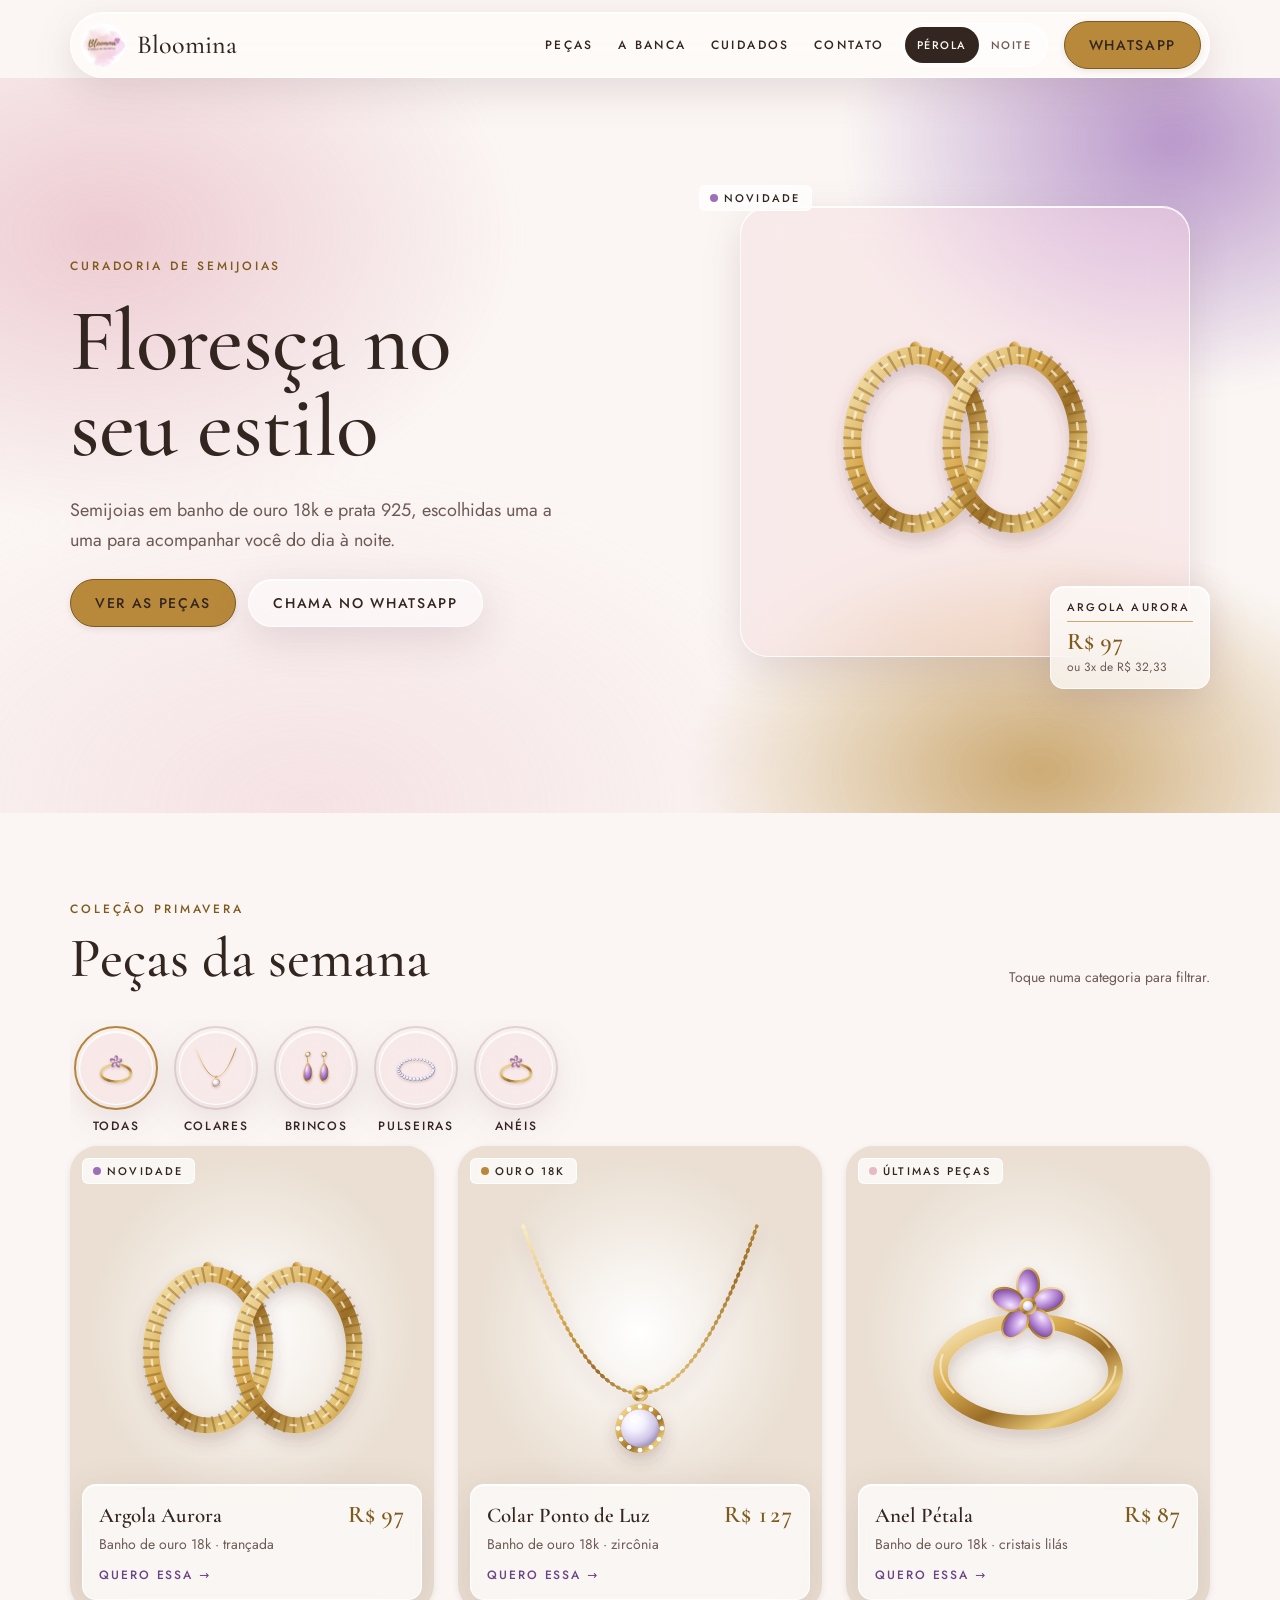
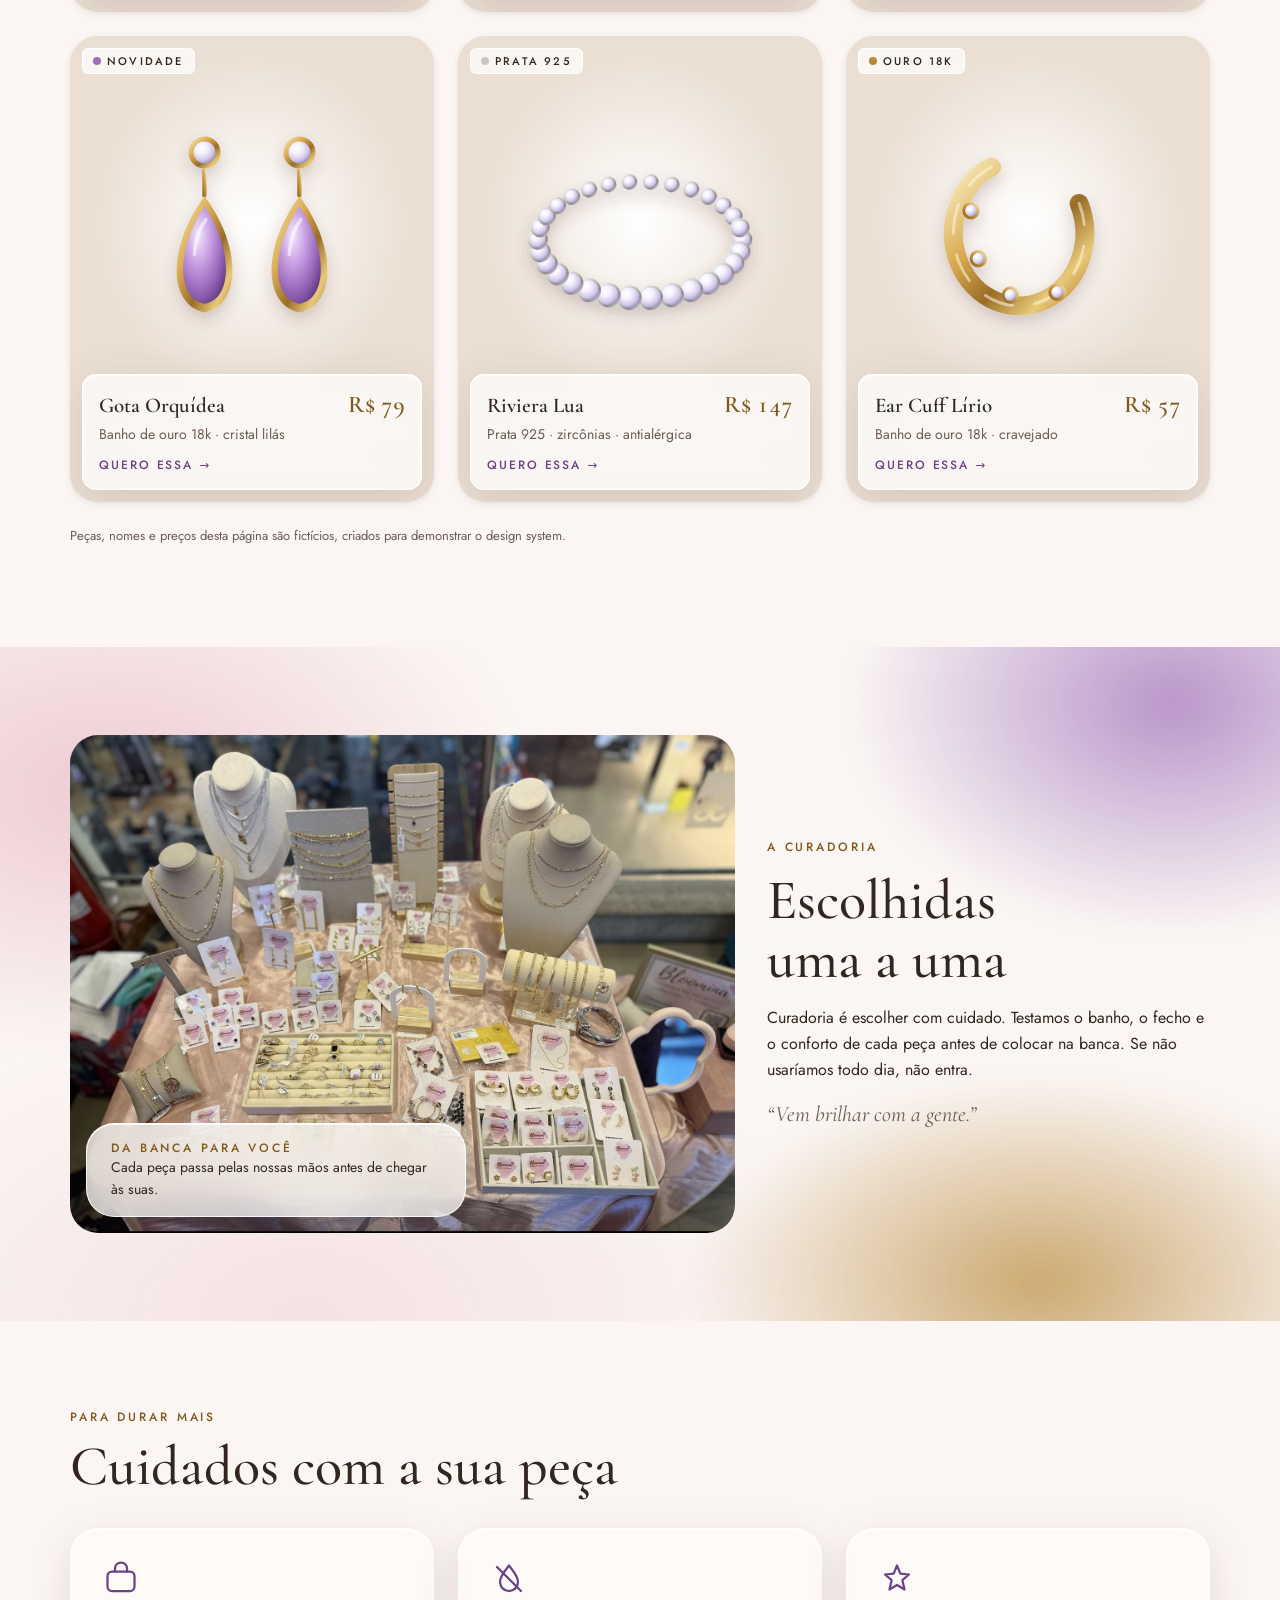
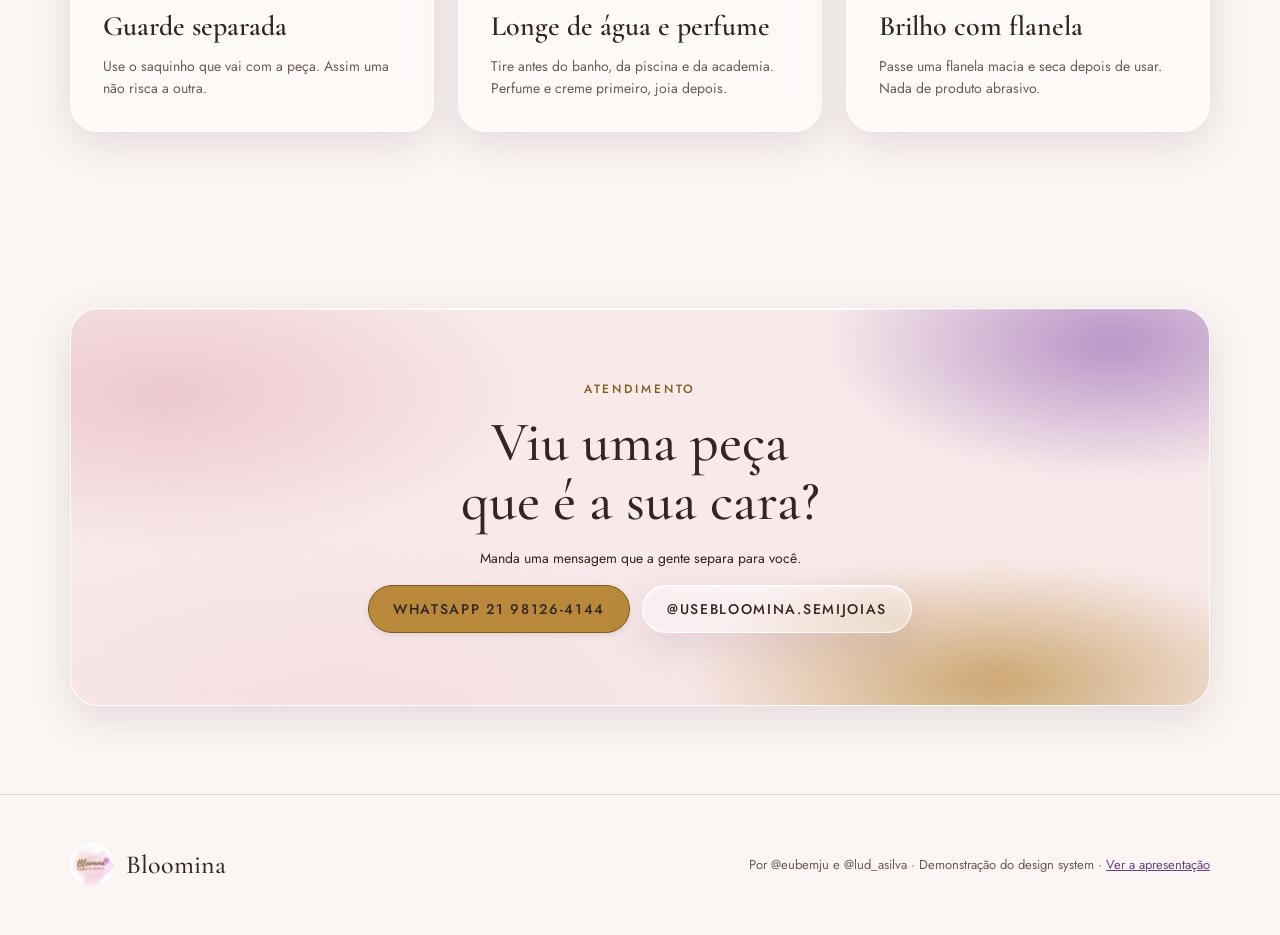
==== index.html @ bbebd458 "Bloomina design system: site, apresentação e PDF Co-Authored-By: Claude Opus 5.5 <noreply@anthropic." ====
<!doctype html>
<html lang="pt-BR">
<head>
<meta charset="utf-8">
<meta name="viewport" content="width=device-width, initial-scale=1, viewport-fit=cover">
<title>Bloomina Semijoias</title>
<meta name="description" content="Bloomina, curadoria de semijoias. Floresça no seu estilo. Página demonstrativa do design system com peças fictícias.">
<link rel="icon" href="assets/logo-avatar.png">
<link rel="stylesheet" href="assets/bloomina.css">
<style>
  .wrap { max-width: 1180px; margin: 0 auto; padding-inline: max(20px, env(safe-area-inset-left, 0px)) max(20px, env(safe-area-inset-right, 0px)); }

  /* topo */
  .top { position: sticky; top: 0; z-index: 20; padding-top: env(safe-area-inset-top, 0px); }
  .top__bar { display: flex; align-items: center; gap: var(--space-4); margin-top: var(--space-3); padding: 8px 8px 8px 10px; border-radius: var(--radius-pill); }
  .brand { display: flex; align-items: center; gap: var(--space-3); text-decoration: none; color: var(--ink); }
  .brand img { width: 44px; height: 44px; border-radius: 50%; }
  .brand span { font: 500 26px/1 var(--font-display); }
  .nav { display: flex; gap: var(--space-6); margin-left: auto; }
  .nav a { color: var(--ink); text-decoration: none; font: 500 12px/16px var(--font-sans); letter-spacing: .2em; text-transform: uppercase; }
  .nav a:hover { color: var(--gold-ink); }
  .theme { display: inline-flex; padding: 3px; border-radius: var(--radius-pill); background: var(--glass-fill); border: 1px solid var(--glass-stroke); }
  .theme button { font: 500 11px/16px var(--font-sans); letter-spacing: .14em; text-transform: uppercase; border: 0; background: transparent; color: var(--ink-muted); padding: 8px 12px; border-radius: var(--radius-pill); cursor: pointer; min-height: 36px; }
  .theme button[aria-pressed="true"] { background: var(--ink); color: var(--pearl); }
  @media (max-width: 860px) { .nav { display: none; } .theme { margin-left: auto; } .top__wa { display: none; } }

  /* hero */
  .hero { padding-block: clamp(48px, 8vw, 96px) clamp(56px, 8vw, 112px); }
  .hero__grid { display: grid; grid-template-columns: 1.05fr .95fr; gap: clamp(32px, 5vw, 72px); align-items: center; }
  .hero__copy { display: grid; gap: var(--space-6); min-width: 0; }
  .hero__copy p.lead { font-size: 18px; line-height: 30px; color: var(--ink-muted); max-width: 46ch; margin: 0; }
  .hero__ctas { display: flex; flex-wrap: wrap; gap: var(--space-3); }
  .hero__stage { position: relative; aspect-ratio: 1 / 1.05; }
  .hero__pane { position: absolute; inset: 6% 4% 10% 8%; display: grid; place-items: center; padding: 12%; }
  .hero__pane img { width: 100%; animation: float 7s ease-in-out infinite; }
  .hero__tag { position: absolute; right: 0; bottom: 4%; }
  .hero__badge { position: absolute; left: 0; top: 2%; }
  @keyframes float { 50% { transform: translateY(-10px) rotate(-1.5deg); } }
  @media (max-width: 860px) { .hero__grid { grid-template-columns: 1fr; } .hero__stage { max-width: 460px; width: 100%; justify-self: center; } }

  /* destaques */
  section { padding-block: clamp(48px, 7vw, 88px); }
  .head { display: flex; flex-wrap: wrap; align-items: end; justify-content: space-between; gap: var(--space-6); margin-bottom: var(--space-8); }
  .head > div { display: grid; gap: var(--space-3); }
  .chips { display: flex; gap: var(--space-4); overflow-x: auto; padding: 6px 4px 12px; scrollbar-width: none; }
  .chip { flex: 0 0 auto; display: grid; justify-items: center; gap: var(--space-2); background: none; border: 0; cursor: pointer; color: var(--ink); font: 500 12px/16px var(--font-sans); letter-spacing: .14em; text-transform: uppercase; padding: 0; }
  .chip__ring { width: 84px; height: 84px; border-radius: 50%; display: grid; place-items: center; padding: 3px; border: 2px solid var(--line); transition: border-color .2s; }
  .chip__in { width: 100%; height: 100%; border-radius: 50%; display: grid; place-items: center; overflow: hidden; }
  .chip__in img { width: 70%; }
  .chip[aria-pressed="true"] .chip__ring { border-color: var(--gold); }
  .grid { display: grid; grid-template-columns: repeat(3, minmax(0, 1fr)); gap: var(--space-6); }
  @media (max-width: 900px) { .grid { grid-template-columns: repeat(2, minmax(0, 1fr)); } }
  @media (max-width: 560px) { .grid { grid-template-columns: 1fr; } }
  .bl-card[hidden] { display: none; }
  .bl-card__cta { margin-top: var(--space-2); font: 500 12px/16px var(--font-sans); letter-spacing: .16em; text-transform: uppercase; color: var(--orchid-ink); text-decoration: none; }

  /* banca */
  .banca { display: grid; grid-template-columns: 1.2fr .8fr; gap: var(--space-8); align-items: center; }
  .banca__photo { position: relative; border-radius: var(--radius-lg); overflow: hidden; }
  .banca__photo img { width: 100%; aspect-ratio: 4 / 3; object-fit: cover; }
  .banca__cap { position: absolute; left: var(--space-4); bottom: var(--space-4); right: var(--space-4); padding: var(--space-4) var(--space-6); max-width: 380px; }
  .banca__copy { display: grid; gap: var(--space-4); }
  @media (max-width: 860px) { .banca { grid-template-columns: 1fr; } }

  /* cuidados */
  .care { display: grid; grid-template-columns: repeat(3, minmax(0, 1fr)); gap: var(--space-6); }
  .care article { padding: var(--space-8); display: grid; gap: var(--space-3); align-content: start; }
  .care svg { width: 36px; height: 36px; stroke: var(--orchid-ink); }
  @media (max-width: 860px) { .care { grid-template-columns: 1fr; } }

  /* contato */
  .cta { text-align: center; padding: clamp(40px, 6vw, 72px) var(--space-6); display: grid; gap: var(--space-4); justify-items: center; }
  .cta .bl-display-l { max-width: 18ch; }
  .contacts { display: flex; flex-wrap: wrap; justify-content: center; gap: var(--space-3); }
  footer { padding-block: var(--space-12) calc(var(--space-12) + env(safe-area-inset-bottom, 0px)); border-top: 1px solid var(--line); }
  footer .wrap { display: flex; flex-wrap: wrap; gap: var(--space-4); justify-content: space-between; align-items: center; }
  .demo-note { font: 400 13px/20px var(--font-sans); color: var(--ink-muted); }
</style>
</head>
<body>

<header class="top">
  <div class="wrap">
    <div class="top__bar bl-glass">
      <a class="brand" href="#inicio" aria-label="Bloomina, início"><img src="assets/logo-avatar.png" alt=""><span>Bloomina</span></a>
      <nav class="nav" aria-label="Seções">
        <a href="#pecas">Peças</a><a href="#banca">A banca</a><a href="#cuidados">Cuidados</a><a href="#contato">Contato</a>
      </nav>
      <div class="theme" role="group" aria-label="Tema">
        <button type="button" data-set-theme="light" aria-pressed="false">Pérola</button>
        <button type="button" data-set-theme="dark" aria-pressed="false">Noite</button>
      </div>
      <a class="bl-btn bl-btn--gold top__wa" href="https://wa.me/5521981264144" target="_blank" rel="noopener">WhatsApp</a>
    </div>
  </div>
</header>

<main id="inicio">
  <div class="hero bl-aura">
    <div class="wrap hero__grid">
      <div class="hero__copy">
        <p class="bl-eyebrow">Curadoria de semijoias</p>
        <h1 class="bl-display-xl">Floresça no seu estilo</h1>
        <p class="lead">Semijoias em banho de ouro 18k e prata 925, escolhidas uma a uma para acompanhar você do dia à noite.</p>
        <div class="hero__ctas">
          <a class="bl-btn bl-btn--gold" href="#pecas">Ver as peças</a>
          <a class="bl-btn bl-btn--glass" href="https://wa.me/5521981264144" target="_blank" rel="noopener">Chama no WhatsApp</a>
        </div>
      </div>
      <div class="hero__stage" aria-label="Peça em destaque: argolas Aurora">
        <div class="hero__pane bl-glass bl-glass--blush"><img src="assets/pecas/argola-aurora.svg" alt="Argolas trançadas douradas"></div>
        <span class="hero__badge bl-badge bl-badge--orchid">Novidade</span>
        <div class="hero__tag bl-tag">
          <span class="bl-tag__name">Argola Aurora</span><span class="bl-tag__rule" aria-hidden="true"></span>
          <span class="bl-price">R$ 97</span><span class="bl-tag__inst">ou 3x de R$ 32,33</span>
        </div>
      </div>
    </div>
  </div>

  <section id="pecas">
    <div class="wrap">
      <div class="head">
        <div>
          <p class="bl-eyebrow">Coleção Primavera</p>
          <h2 class="bl-display-l">Peças da semana</h2>
        </div>
        <p class="bl-body-s">Toque numa categoria para filtrar.</p>
      </div>
      <div class="chips" role="group" aria-label="Categorias">
        <button class="chip" type="button" data-filter="todas" aria-pressed="true"><span class="chip__ring"><span class="chip__in bl-glass bl-glass--blush"><img src="assets/pecas/anel-petala.svg" alt=""></span></span>Todas</button>
        <button class="chip" type="button" data-filter="colares" aria-pressed="false"><span class="chip__ring"><span class="chip__in bl-glass bl-glass--blush"><img src="assets/pecas/colar-ponto-de-luz.svg" alt=""></span></span>Colares</button>
        <button class="chip" type="button" data-filter="brincos" aria-pressed="false"><span class="chip__ring"><span class="chip__in bl-glass bl-glass--blush"><img src="assets/pecas/brinco-gota-orquidea.svg" alt=""></span></span>Brincos</button>
        <button class="chip" type="button" data-filter="pulseiras" aria-pressed="false"><span class="chip__ring"><span class="chip__in bl-glass bl-glass--blush"><img src="assets/pecas/pulseira-riviera.svg" alt=""></span></span>Pulseiras</button>
        <button class="chip" type="button" data-filter="aneis" aria-pressed="false"><span class="chip__ring"><span class="chip__in bl-glass bl-glass--blush"><img src="assets/pecas/anel-petala.svg" alt=""></span></span>Anéis</button>
      </div>
      <div class="grid" id="grid">
        <article class="bl-card" data-cat="brincos">
          <div class="bl-card__art"><img src="assets/pecas/argola-aurora.svg" alt="Argolas trançadas douradas"></div>
          <span class="bl-card__badge bl-badge bl-badge--orchid">Novidade</span>
          <div class="bl-card__info"><div class="bl-card__row"><h3 class="bl-card__name">Argola Aurora</h3><span class="bl-price">R$ 97</span></div><p class="bl-body-s">Banho de ouro 18k · trançada</p><a class="bl-card__cta" href="https://wa.me/5521981264144?text=Oi!%20Quero%20a%20Argola%20Aurora" target="_blank" rel="noopener">Quero essa →</a></div>
        </article>
        <article class="bl-card" data-cat="colares">
          <div class="bl-card__art"><img src="assets/pecas/colar-ponto-de-luz.svg" alt="Colar dourado com pingente de zircônia"></div>
          <span class="bl-card__badge bl-badge bl-badge--gold">Ouro 18k</span>
          <div class="bl-card__info"><div class="bl-card__row"><h3 class="bl-card__name">Colar Ponto de Luz</h3><span class="bl-price">R$ 127</span></div><p class="bl-body-s">Banho de ouro 18k · zircônia</p><a class="bl-card__cta" href="https://wa.me/5521981264144?text=Oi!%20Quero%20o%20Colar%20Ponto%20de%20Luz" target="_blank" rel="noopener">Quero essa →</a></div>
        </article>
        <article class="bl-card" data-cat="aneis">
          <div class="bl-card__art"><img src="assets/pecas/anel-petala.svg" alt="Anel dourado com flor de pedras lilás"></div>
          <span class="bl-card__badge bl-badge bl-badge--blush">Últimas peças</span>
          <div class="bl-card__info"><div class="bl-card__row"><h3 class="bl-card__name">Anel Pétala</h3><span class="bl-price">R$ 87</span></div><p class="bl-body-s">Banho de ouro 18k · cristais lilás</p><a class="bl-card__cta" href="https://wa.me/5521981264144?text=Oi!%20Quero%20o%20Anel%20P%C3%A9tala" target="_blank" rel="noopener">Quero essa →</a></div>
        </article>
        <article class="bl-card" data-cat="brincos">
          <div class="bl-card__art"><img src="assets/pecas/brinco-gota-orquidea.svg" alt="Brincos de gota com pedra lilás"></div>
          <span class="bl-card__badge bl-badge bl-badge--orchid">Novidade</span>
          <div class="bl-card__info"><div class="bl-card__row"><h3 class="bl-card__name">Gota Orquídea</h3><span class="bl-price">R$ 79</span></div><p class="bl-body-s">Banho de ouro 18k · cristal lilás</p><a class="bl-card__cta" href="https://wa.me/5521981264144?text=Oi!%20Quero%20o%20brinco%20Gota%20Orqu%C3%ADdea" target="_blank" rel="noopener">Quero essa →</a></div>
        </article>
        <article class="bl-card" data-cat="pulseiras">
          <div class="bl-card__art"><img src="assets/pecas/pulseira-riviera.svg" alt="Pulseira riviera de prata com zircônias"></div>
          <span class="bl-card__badge bl-badge bl-badge--silver">Prata 925</span>
          <div class="bl-card__info"><div class="bl-card__row"><h3 class="bl-card__name">Riviera Lua</h3><span class="bl-price">R$ 147</span></div><p class="bl-body-s">Prata 925 · zircônias · antialérgica</p><a class="bl-card__cta" href="https://wa.me/5521981264144?text=Oi!%20Quero%20a%20pulseira%20Riviera%20Lua" target="_blank" rel="noopener">Quero essa →</a></div>
        </article>
        <article class="bl-card" data-cat="brincos">
          <div class="bl-card__art"><img src="assets/pecas/ear-cuff-lirio.svg" alt="Ear cuff dourado cravejado"></div>
          <span class="bl-card__badge bl-badge bl-badge--gold">Ouro 18k</span>
          <div class="bl-card__info"><div class="bl-card__row"><h3 class="bl-card__name">Ear Cuff Lírio</h3><span class="bl-price">R$ 57</span></div><p class="bl-body-s">Banho de ouro 18k · cravejado</p><a class="bl-card__cta" href="https://wa.me/5521981264144?text=Oi!%20Quero%20o%20Ear%20Cuff%20L%C3%ADrio" target="_blank" rel="noopener">Quero essa →</a></div>
        </article>
      </div>
      <p class="demo-note" style="margin-top: var(--space-6)">Peças, nomes e preços desta página são fictícios, criados para demonstrar o design system.</p>
    </div>
  </section>

  <section id="banca" class="bl-aura">
    <div class="wrap banca">
      <figure class="banca__photo" style="margin:0">
        <img src="assets/fotos/banca.jpg" alt="A banca da Bloomina: cetim rosé, bustos de linho e semijoias douradas e prateadas">
        <figcaption class="banca__cap bl-glass bl-glass--strong"><p class="bl-eyebrow">Da banca para você</p><p class="bl-body-s" style="color:var(--ink)">Cada peça passa pelas nossas mãos antes de chegar às suas.</p></figcaption>
      </figure>
      <div class="banca__copy">
        <p class="bl-eyebrow">A curadoria</p>
        <h2 class="bl-display-l">Escolhidas uma a uma</h2>
        <p style="margin:0; max-width:46ch">Curadoria é escolher com cuidado. Testamos o banho, o fecho e o conforto de cada peça antes de colocar na banca. Se não usaríamos todo dia, não entra.</p>
        <p class="bl-quote">“Vem brilhar com a gente.”</p>
      </div>
    </div>
  </section>

  <section id="cuidados">
    <div class="wrap">
      <div class="head"><div><p class="bl-eyebrow">Para durar mais</p><h2 class="bl-display-l">Cuidados com a sua peça</h2></div></div>
      <div class="care">
        <article class="bl-glass">
          <svg viewBox="0 0 24 24" fill="none" stroke-width="1.5" stroke-linecap="round" stroke-linejoin="round" aria-hidden="true"><rect x="3" y="7" width="18" height="13" rx="3"/><path d="M8 7V5a4 4 0 0 1 8 0v2"/></svg>
          <h3 class="bl-title">Guarde separada</h3>
          <p class="bl-body-s">Use o saquinho que vai com a peça. Assim uma não risca a outra.</p>
        </article>
        <article class="bl-glass">
          <svg viewBox="0 0 24 24" fill="none" stroke-width="1.5" stroke-linecap="round" stroke-linejoin="round" aria-hidden="true"><path d="M12 3c3 4 6 7 6 11a6 6 0 0 1-12 0c0-4 3-7 6-11z"/><path d="M4 4l16 16"/></svg>
          <h3 class="bl-title">Longe de água e perfume</h3>
          <p class="bl-body-s">Tire antes do banho, da piscina e da academia. Perfume e creme primeiro, joia depois.</p>
        </article>
        <article class="bl-glass">
          <svg viewBox="0 0 24 24" fill="none" stroke-width="1.5" stroke-linecap="round" stroke-linejoin="round" aria-hidden="true"><path d="M12 3l2.2 5.4L20 9l-4.4 3.8L17 19l-5-3-5 3 1.4-6.2L4 9l5.8-.6z"/></svg>
          <h3 class="bl-title">Brilho com flanela</h3>
          <p class="bl-body-s">Passe uma flanela macia e seca depois de usar. Nada de produto abrasivo.</p>
        </article>
      </div>
    </div>
  </section>

  <section id="contato">
    <div class="wrap">
      <div class="cta bl-glass bl-glass--blush bl-aura">
        <p class="bl-eyebrow">Atendimento</p>
        <h2 class="bl-display-l">Viu uma peça que é a sua cara?</h2>
        <p class="bl-body-s" style="color:var(--ink)">Manda uma mensagem que a gente separa para você.</p>
        <div class="contacts">
          <a class="bl-btn bl-btn--gold" href="https://wa.me/5521981264144" target="_blank" rel="noopener">WhatsApp 21 98126-4144</a>
          <a class="bl-btn bl-btn--glass" href="https://www.instagram.com/usebloomina.semijoias/" target="_blank" rel="noopener">@usebloomina.semijoias</a>
        </div>
      </div>
    </div>
  </section>
</main>

<footer>
  <div class="wrap">
    <a class="brand" href="#inicio"><img src="assets/logo-avatar.png" alt=""><span>Bloomina</span></a>
    <p class="demo-note" style="margin:0">Por @eubemju e @lud_asilva · Demonstração do design system · <a href="apresentacao/">Ver a apresentação</a></p>
  </div>
</footer>

<script>
  (function () {
    var root = document.documentElement, KEY = 'bloomina-theme';
    var btns = document.querySelectorAll('[data-set-theme]');
    function current() { return root.getAttribute('data-theme') || (matchMedia('(prefers-color-scheme: dark)').matches ? 'dark' : 'light'); }
    function sync() { var t = current(); btns.forEach(function (b) { b.setAttribute('aria-pressed', String(b.dataset.setTheme === t)); }); }
    try { var saved = localStorage.getItem(KEY); if (saved) root.setAttribute('data-theme', saved); } catch (e) {}
    btns.forEach(function (b) { b.addEventListener('click', function () { root.setAttribute('data-theme', b.dataset.setTheme); try { localStorage.setItem(KEY, b.dataset.setTheme); } catch (e) {} sync(); }); });
    sync();

    var chips = document.querySelectorAll('[data-filter]'), cards = document.querySelectorAll('#grid .bl-card');
    chips.forEach(function (c) { c.addEventListener('click', function () {
      var f = c.dataset.filter;
      chips.forEach(function (x) { x.setAttribute('aria-pressed', String(x === c)); });
      cards.forEach(function (card) { card.hidden = !(f === 'todas' || card.dataset.cat === f); });
    }); });
  })();
</script>
</body>
</html>
---- assets/bloomina.css ----
/* Bloomina Design System — tokens + componentes
   Uma fonte para o site e para a apresentação. Tema Pérola (claro) e Noite de gala (escuro). */
/* fontes locais (OFL) */
@font-face { font-family: "Cormorant Garamond"; src: url("fonts/cormorant-garamond-latin-400-normal.woff2") format("woff2"); font-weight: 400; font-style: normal; font-display: swap; }
@font-face { font-family: "Cormorant Garamond"; src: url("fonts/cormorant-garamond-latin-400-italic.woff2") format("woff2"); font-weight: 400; font-style: italic; font-display: swap; }
@font-face { font-family: "Cormorant Garamond"; src: url("fonts/cormorant-garamond-latin-500-normal.woff2") format("woff2"); font-weight: 500; font-style: normal; font-display: swap; }
@font-face { font-family: "Cormorant Garamond"; src: url("fonts/cormorant-garamond-latin-600-normal.woff2") format("woff2"); font-weight: 600; font-style: normal; font-display: swap; }
@font-face { font-family: "Jost"; src: url("fonts/jost-latin-400-normal.woff2") format("woff2"); font-weight: 400; font-style: normal; font-display: swap; }
@font-face { font-family: "Jost"; src: url("fonts/jost-latin-500-normal.woff2") format("woff2"); font-weight: 500; font-style: normal; font-display: swap; }

:root {
  /* cor */
  --pearl: #fbf6f4; --pearl-raised: #ffffff; --linen: #eadfd2; --line: #e6d6d3;
  --blush: #f3d9de; --blush-deep: #e7b9c3;
  --orchid: #9c6fb8; --orchid-ink: #6b4387;
  --gold: #b8893b; --gold-ink: #7e5a1e; --on-gold: #33251f;
  --silver: #c9c6c4;
  --ink: #33251f; --ink-muted: #6e5a55;
  --glass-fill: rgba(255, 255, 255, .46); --glass-fill-strong: rgba(255, 255, 255, .72);
  --glass-tint: rgba(243, 217, 222, .42); --glass-stroke: rgba(255, 255, 255, .85);
  --scrim: rgba(51, 37, 31, .38);
  --shadow-glass: 0 12px 40px rgba(110, 67, 90, .16), inset 0 1px 0 rgba(255, 255, 255, .9);
  --shadow-jewel: 0 2px 6px rgba(51, 37, 31, .10);
  /* tipo */
  --font-display: "Cormorant Garamond", "Cormorant", Georgia, "Times New Roman", serif;
  --font-sans: Jost, "Futura", "Century Gothic", system-ui, sans-serif;
  /* espaço, raio, vidro */
  --space-1: 4px; --space-2: 8px; --space-3: 12px; --space-4: 16px; --space-6: 24px; --space-8: 32px; --space-12: 48px; --space-16: 64px;
  --radius-sm: 6px; --radius-md: 14px; --radius-lg: 28px; --radius-pill: 999px;
  --glass-blur-sm: 8px; --glass-blur: 20px; --glass-blur-lg: 36px;
  color-scheme: light;
}
@media (prefers-color-scheme: dark) {
  :root:not([data-theme="light"]) {
    --pearl: #1a1317; --pearl-raised: #251b21; --linen: #3a2e2a; --line: #3a2a31;
    --blush: #4a2c36; --blush-deep: #6b3d4c; --orchid: #b58ad4; --orchid-ink: #d8bdea;
    --gold: #d9b26a; --gold-ink: #e3c483; --on-gold: #1a1317; --silver: #8f8a8c;
    --ink: #f6ece8; --ink-muted: #c4b0aa;
    --glass-fill: rgba(255, 255, 255, .08); --glass-fill-strong: rgba(37, 27, 33, .72);
    --glass-tint: rgba(181, 138, 212, .14); --glass-stroke: rgba(255, 255, 255, .18); --scrim: rgba(10, 6, 8, .55);
    --shadow-glass: 0 12px 40px rgba(0, 0, 0, .5), inset 0 1px 0 rgba(255, 255, 255, .16);
    --shadow-jewel: 0 2px 6px rgba(0, 0, 0, .4);
    color-scheme: dark;
  }
}
:root[data-theme="dark"] {
  --pearl: #1a1317; --pearl-raised: #251b21; --linen: #3a2e2a; --line: #3a2a31;
  --blush: #4a2c36; --blush-deep: #6b3d4c; --orchid: #b58ad4; --orchid-ink: #d8bdea;
  --gold: #d9b26a; --gold-ink: #e3c483; --on-gold: #1a1317; --silver: #8f8a8c;
  --ink: #f6ece8; --ink-muted: #c4b0aa;
  --glass-fill: rgba(255, 255, 255, .08); --glass-fill-strong: rgba(37, 27, 33, .72);
  --glass-tint: rgba(181, 138, 212, .14); --glass-stroke: rgba(255, 255, 255, .18); --scrim: rgba(10, 6, 8, .55);
  --shadow-glass: 0 12px 40px rgba(0, 0, 0, .5), inset 0 1px 0 rgba(255, 255, 255, .16);
  --shadow-jewel: 0 2px 6px rgba(0, 0, 0, .4);
  color-scheme: dark;
}

/* ---------- base ---------- */
*, *::before, *::after { box-sizing: border-box; }
body { margin: 0; background: var(--pearl); color: var(--ink); font: 400 16px/26px var(--font-sans); -webkit-font-smoothing: antialiased; }
img { max-width: 100%; display: block; }
a { color: var(--orchid-ink); }
:focus-visible { outline: 2px solid var(--orchid-ink); outline-offset: 2px; }
h1, h2, h3 { text-wrap: balance; }

/* tipo */
.bl-display-xl { font: 500 clamp(44px, 7vw, 88px)/0.98 var(--font-display); letter-spacing: -.01em; margin: 0; }
.bl-display-l { font: 500 clamp(34px, 4.6vw, 56px)/1.05 var(--font-display); margin: 0; }
.bl-title { font: 600 28px/34px var(--font-display); margin: 0; }
.bl-quote { font: italic 400 22px/30px var(--font-display); color: var(--ink-muted); margin: 0; }
.bl-eyebrow { font: 500 12px/16px var(--font-sans); letter-spacing: .24em; text-transform: uppercase; color: var(--gold-ink); margin: 0; }
.bl-body-s { font: 400 14px/22px var(--font-sans); color: var(--ink-muted); margin: 0; }
.bl-price { font: 600 24px/28px var(--font-display); font-variant-numeric: tabular-nums; color: var(--gold-ink); white-space: nowrap; }

/* ---------- aura: a aquarela que fica atrás do vidro ---------- */
.bl-aura { position: relative; isolation: isolate; overflow: hidden; }
.bl-aura::before { content: ""; position: absolute; inset: -15%; z-index: -1; pointer-events: none;
  background:
    radial-gradient(36% 44% at 18% 28%, var(--blush-deep), transparent 70%),
    radial-gradient(28% 38% at 82% 18%, var(--orchid), transparent 70%),
    radial-gradient(30% 34% at 74% 84%, var(--gold), transparent 70%),
    radial-gradient(44% 50% at 30% 88%, var(--blush), transparent 72%);
  opacity: .7; filter: blur(10px); }

/* ---------- vidro ---------- */
.bl-glass { background: var(--glass-fill); -webkit-backdrop-filter: blur(var(--glass-blur)) saturate(140%); backdrop-filter: blur(var(--glass-blur)) saturate(140%);
  border: 1px solid var(--glass-stroke); box-shadow: var(--shadow-glass); border-radius: var(--radius-lg); color: var(--ink); }
.bl-glass--blush { background: var(--glass-tint); }
.bl-glass--strong { background: var(--glass-fill-strong); }

/* ---------- botão ---------- */
.bl-btn { font: 500 14px/20px var(--font-sans); letter-spacing: .12em; text-transform: uppercase; min-height: 48px; padding: 0 var(--space-6);
  border-radius: var(--radius-pill); cursor: pointer; display: inline-flex; align-items: center; justify-content: center; gap: var(--space-2); text-decoration: none; transition: background .2s, border-color .2s, transform .2s; }
.bl-btn:active { transform: translateY(1px); }
.bl-btn--gold { background: var(--gold); color: var(--on-gold); border: 1px solid var(--gold-ink); box-shadow: var(--shadow-jewel); }
.bl-btn--gold:hover { border-color: var(--on-gold); }
.bl-btn--glass { background: var(--glass-fill); color: var(--ink); border: 1px solid var(--glass-stroke); box-shadow: var(--shadow-glass); -webkit-backdrop-filter: blur(var(--glass-blur-sm)); backdrop-filter: blur(var(--glass-blur-sm)); }
.bl-btn--glass:hover { background: var(--glass-fill-strong); }
.bl-btn--ink { background: var(--ink); color: var(--pearl); border: 1px solid var(--ink); }

/* ---------- selo ---------- */
.bl-badge { display: inline-flex; align-items: center; gap: 6px; font: 500 11px/16px var(--font-sans); letter-spacing: .2em; text-transform: uppercase;
  padding: 4px 10px; border-radius: var(--radius-sm); color: var(--ink); background: var(--glass-fill-strong); border: 1px solid var(--glass-stroke);
  -webkit-backdrop-filter: blur(var(--glass-blur-sm)); backdrop-filter: blur(var(--glass-blur-sm)); white-space: nowrap; }
.bl-badge::before { content: ""; width: 8px; height: 8px; border-radius: 50%; background: var(--dot, var(--orchid)); }
.bl-badge--gold { --dot: var(--gold); } .bl-badge--silver { --dot: var(--silver); } .bl-badge--orchid { --dot: var(--orchid); } .bl-badge--blush { --dot: var(--blush-deep); }

/* ---------- etiqueta de preço ---------- */
.bl-tag { display: inline-grid; gap: 2px; padding: var(--space-3) var(--space-4); border-radius: var(--radius-md); min-width: 160px;
  background: var(--glass-fill-strong); border: 1px solid var(--glass-stroke); box-shadow: var(--shadow-glass);
  -webkit-backdrop-filter: blur(var(--glass-blur)); backdrop-filter: blur(var(--glass-blur)); }
.bl-tag__name { font: 500 11px/16px var(--font-sans); letter-spacing: .2em; text-transform: uppercase; color: var(--ink); }
.bl-tag__rule { height: 1px; background: var(--gold); opacity: .7; margin: 4px 0; }
.bl-tag__inst { font: 400 12px/18px var(--font-sans); color: var(--ink-muted); }

/* ---------- card de produto ---------- */
.bl-card { position: relative; border-radius: var(--radius-lg); overflow: hidden; background: var(--linen); box-shadow: var(--shadow-jewel); isolation: isolate; }
.bl-card__art { aspect-ratio: 4 / 5; display: grid; place-items: center; padding: 14% 10% 34%;
  background: radial-gradient(60% 50% at 50% 40%, var(--pearl-raised), transparent 75%), var(--linen); }
.bl-card__art img { width: 100%; height: auto; transition: transform .6s cubic-bezier(.2,.7,.2,1); }
.bl-card:hover .bl-card__art img { transform: scale(1.05) rotate(-2deg); }
.bl-card__badge { position: absolute; top: var(--space-3); left: var(--space-3); }
.bl-card__info { position: absolute; left: var(--space-3); right: var(--space-3); bottom: var(--space-3); padding: var(--space-4); border-radius: var(--radius-md);
  display: grid; gap: var(--space-1); background: var(--glass-fill-strong); border: 1px solid var(--glass-stroke); box-shadow: var(--shadow-glass);
  -webkit-backdrop-filter: blur(var(--glass-blur)); backdrop-filter: blur(var(--glass-blur)); }
.bl-card__row { display: flex; justify-content: space-between; align-items: baseline; gap: var(--space-2); }
.bl-card__name { font: 600 21px/26px var(--font-display); margin: 0; }

@media (prefers-reduced-motion: reduce) { *, *::before, *::after { transition: none !important; animation: none !important; } }
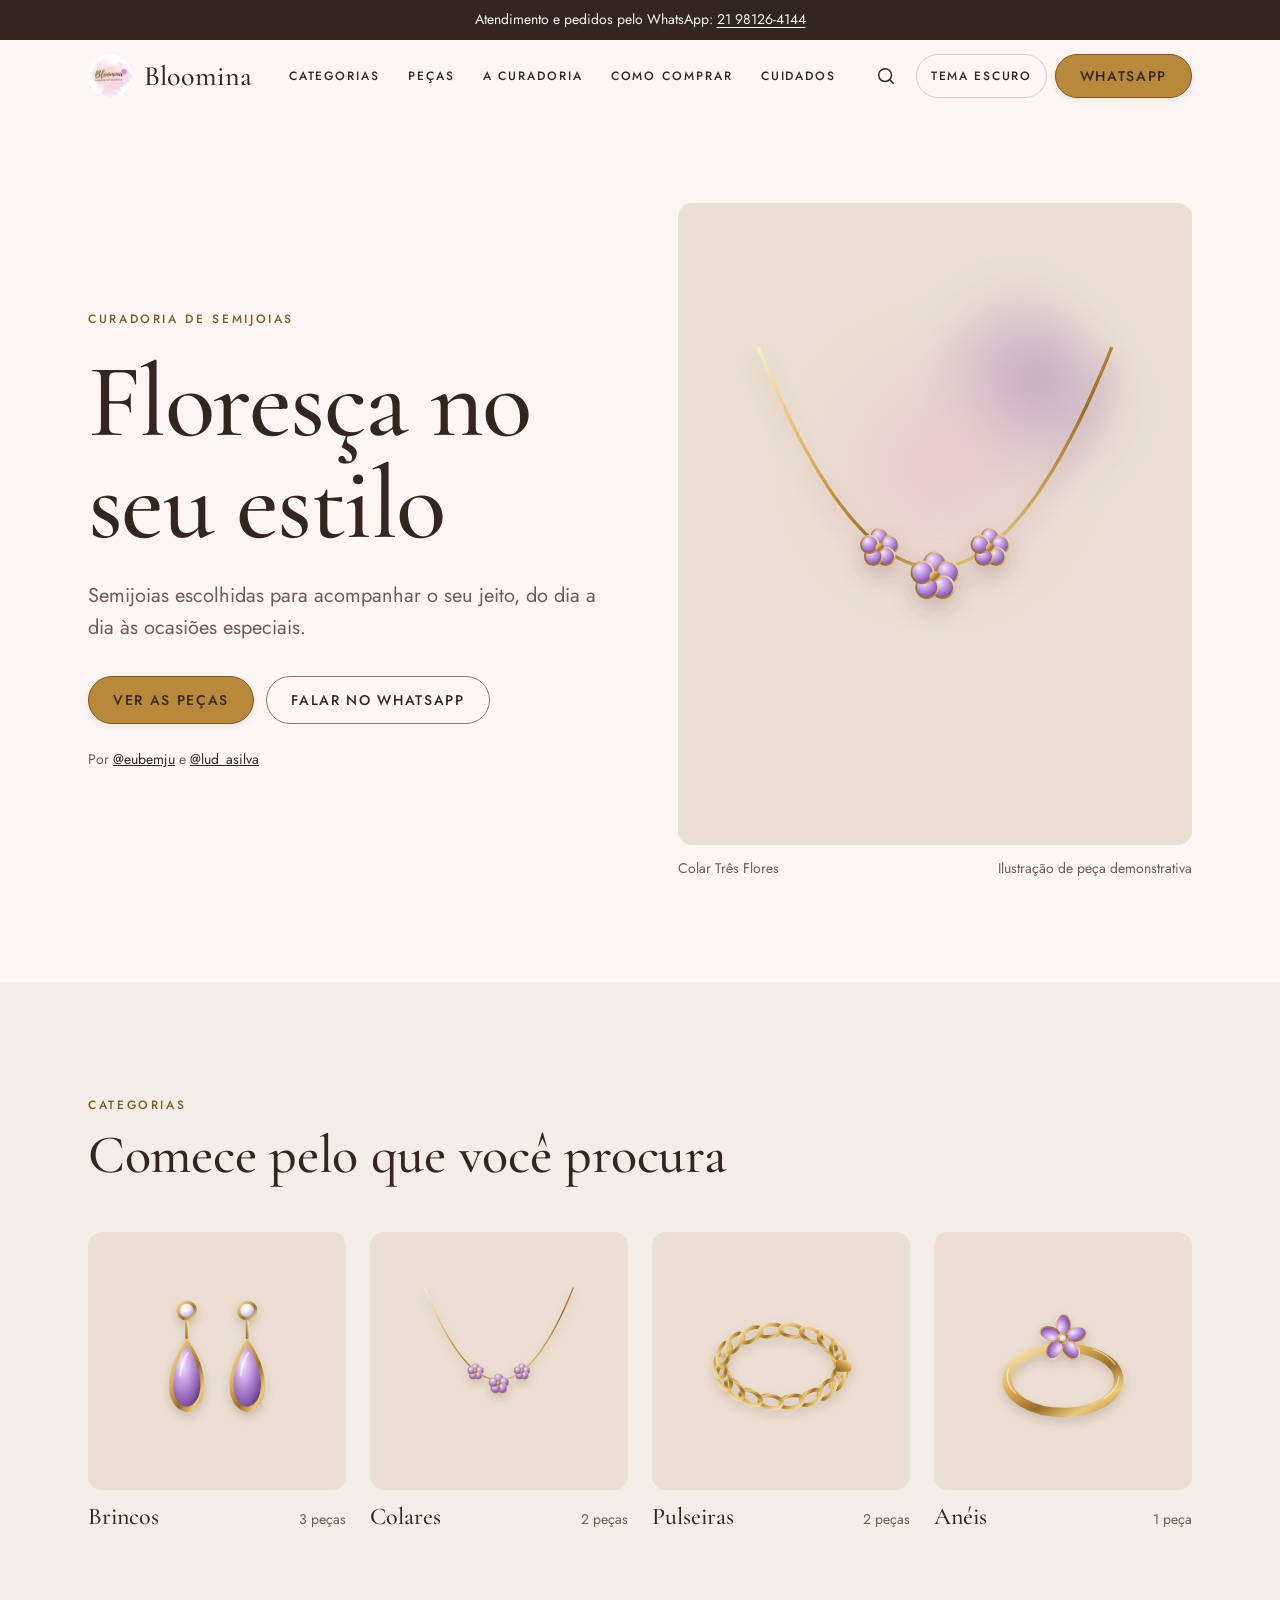
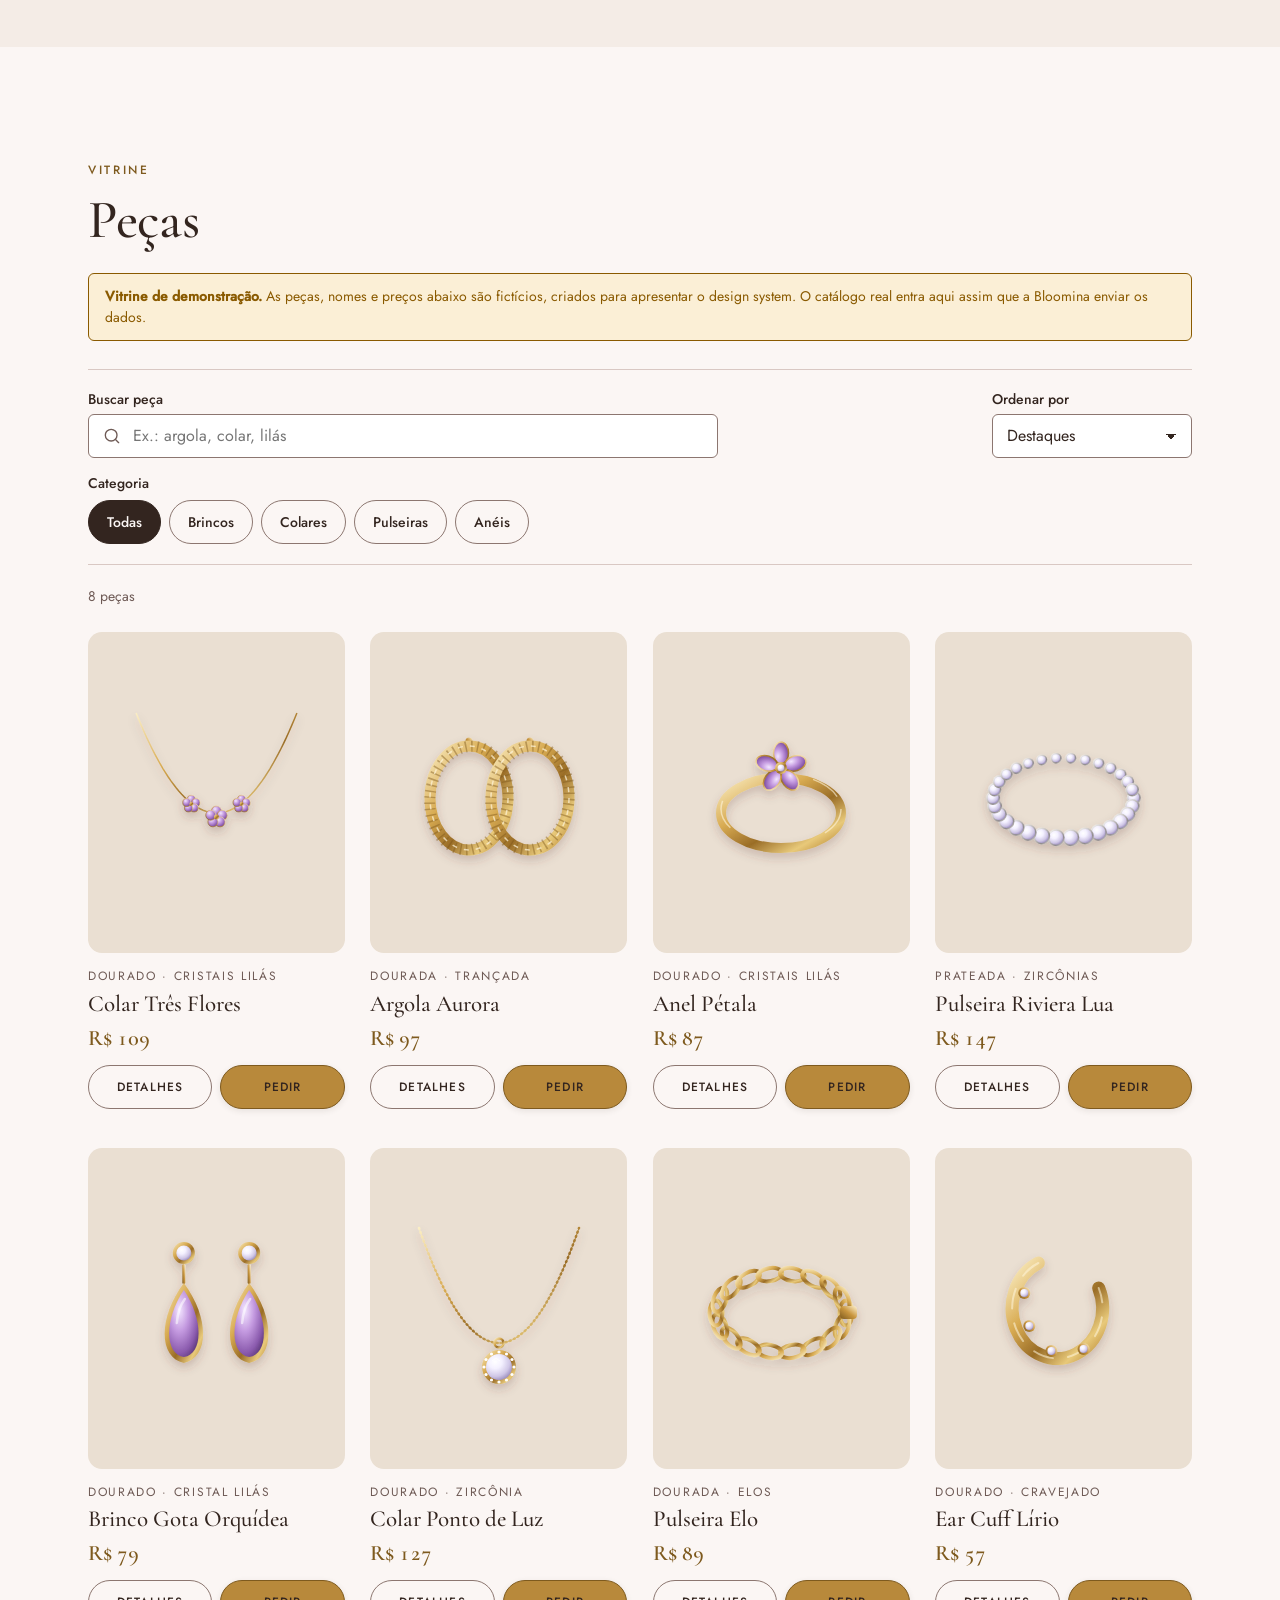
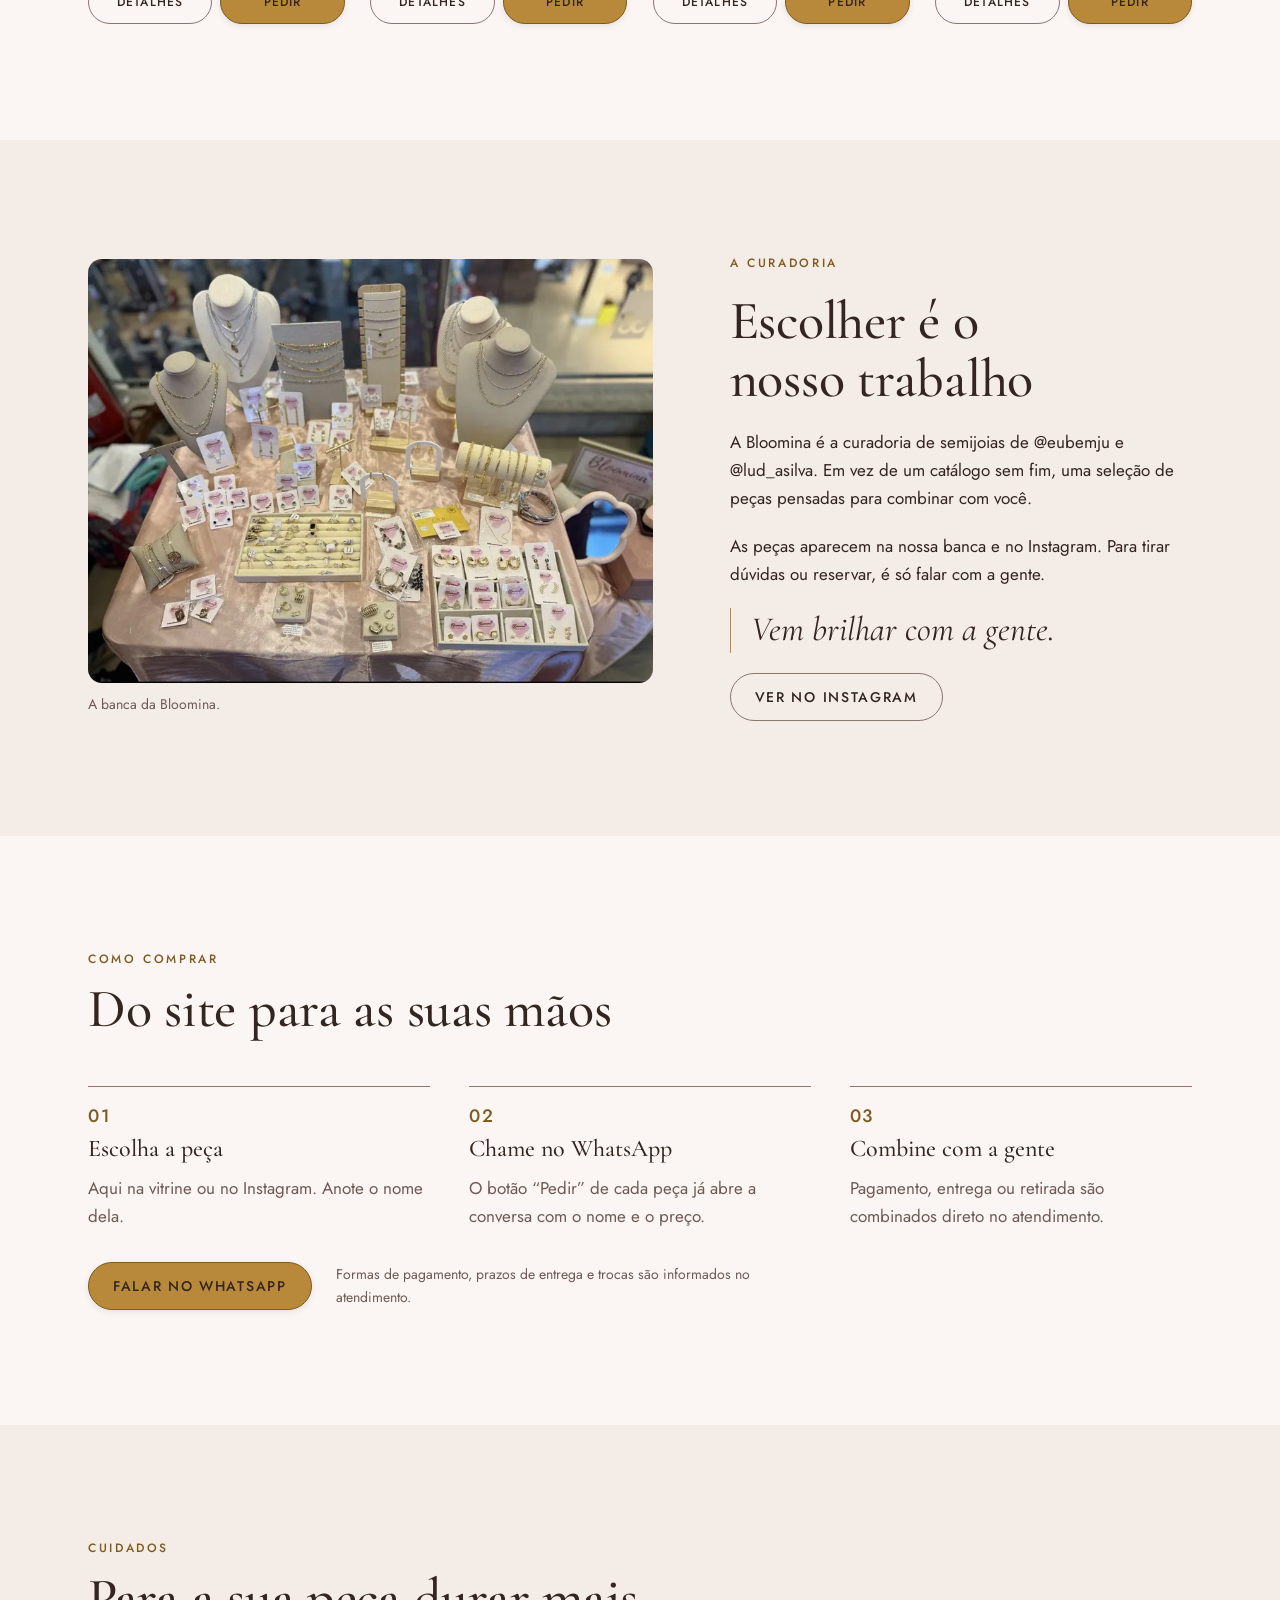
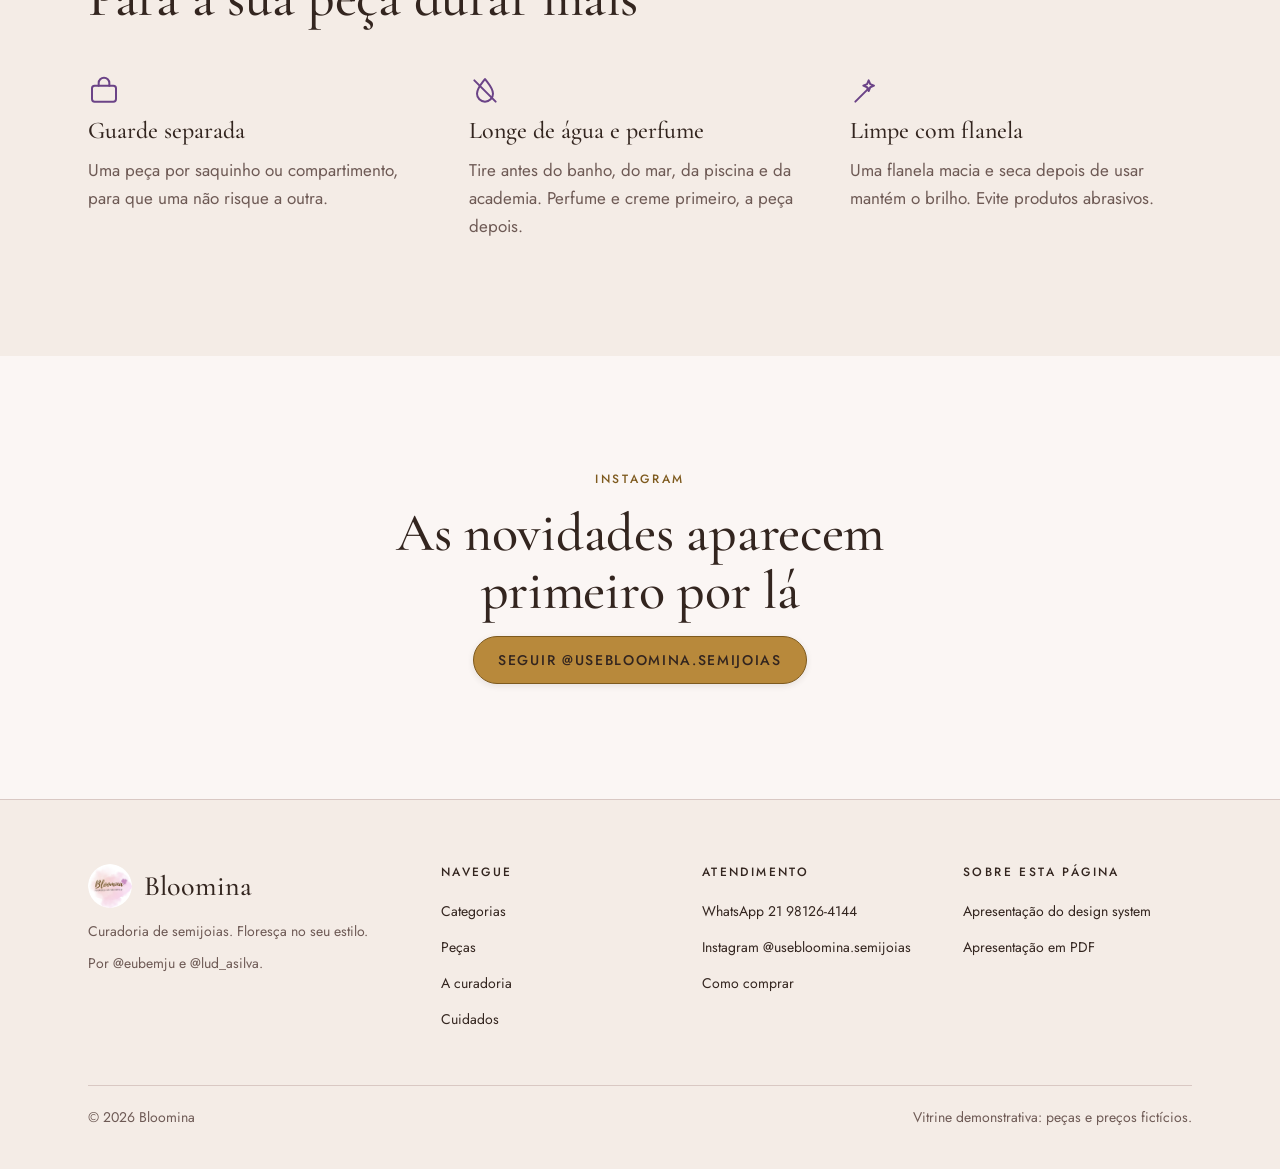
==== commit b492c47a: "Redesign da vitrine: navegação móvel, busca, filtro, detalhes e conteúdo verdadeiro - Menu móvel ace" ====
--- a/index.html
+++ b/index.html
@@ -3,250 +3,371 @@
 <head>
 <meta charset="utf-8">
 <meta name="viewport" content="width=device-width, initial-scale=1, viewport-fit=cover">
-<title>Bloomina Semijoias</title>
-<meta name="description" content="Bloomina, curadoria de semijoias. Floresça no seu estilo. Página demonstrativa do design system com peças fictícias.">
-<link rel="icon" href="assets/logo-avatar.png">
+<title>Bloomina · Curadoria de semijoias</title>
+<meta name="description" content="Bloomina é uma curadoria de semijoias por @eubemju e @lud_asilva. Veja as peças, escolha a sua e peça pelo WhatsApp.">
+<link rel="canonical" href="https://akalixtogamer-lgtm.github.io/usebloomina/">
+<meta name="theme-color" content="#fbf6f4" media="(prefers-color-scheme: light)">
+<meta name="theme-color" content="#1a1317" media="(prefers-color-scheme: dark)">
+<meta property="og:type" content="website">
+<meta property="og:locale" content="pt_BR">
+<meta property="og:site_name" content="Bloomina">
+<meta property="og:title" content="Bloomina · Curadoria de semijoias">
+<meta property="og:description" content="Floresça no seu estilo. Veja as peças e peça pelo WhatsApp.">
+<meta property="og:url" content="https://akalixtogamer-lgtm.github.io/usebloomina/">
+<meta property="og:image" content="https://akalixtogamer-lgtm.github.io/usebloomina/assets/og-bloomina.jpg">
+<meta property="og:image:width" content="1200">
+<meta property="og:image:height" content="630">
+<meta name="twitter:card" content="summary_large_image">
+<link rel="icon" href="assets/logo-96.png" type="image/png">
+<link rel="preload" href="assets/fonts/cormorant-garamond-latin-500-normal.woff2" as="font" type="font/woff2" crossorigin>
+<link rel="preload" href="assets/fonts/jost-latin-400-normal.woff2" as="font" type="font/woff2" crossorigin>
 <link rel="stylesheet" href="assets/bloomina.css">
-<style>
-  .wrap { max-width: 1180px; margin: 0 auto; padding-inline: max(20px, env(safe-area-inset-left, 0px)) max(20px, env(safe-area-inset-right, 0px)); }
-
-  /* topo */
-  .top { position: sticky; top: 0; z-index: 20; padding-top: env(safe-area-inset-top, 0px); }
-  .top__bar { display: flex; align-items: center; gap: var(--space-4); margin-top: var(--space-3); padding: 8px 8px 8px 10px; border-radius: var(--radius-pill); }
-  .brand { display: flex; align-items: center; gap: var(--space-3); text-decoration: none; color: var(--ink); }
-  .brand img { width: 44px; height: 44px; border-radius: 50%; }
-  .brand span { font: 500 26px/1 var(--font-display); }
-  .nav { display: flex; gap: var(--space-6); margin-left: auto; }
-  .nav a { color: var(--ink); text-decoration: none; font: 500 12px/16px var(--font-sans); letter-spacing: .2em; text-transform: uppercase; }
-  .nav a:hover { color: var(--gold-ink); }
-  .theme { display: inline-flex; padding: 3px; border-radius: var(--radius-pill); background: var(--glass-fill); border: 1px solid var(--glass-stroke); }
-  .theme button { font: 500 11px/16px var(--font-sans); letter-spacing: .14em; text-transform: uppercase; border: 0; background: transparent; color: var(--ink-muted); padding: 8px 12px; border-radius: var(--radius-pill); cursor: pointer; min-height: 36px; }
-  .theme button[aria-pressed="true"] { background: var(--ink); color: var(--pearl); }
-  @media (max-width: 860px) { .nav { display: none; } .theme { margin-left: auto; } .top__wa { display: none; } }
-
-  /* hero */
-  .hero { padding-block: clamp(48px, 8vw, 96px) clamp(56px, 8vw, 112px); }
-  .hero__grid { display: grid; grid-template-columns: 1.05fr .95fr; gap: clamp(32px, 5vw, 72px); align-items: center; }
-  .hero__copy { display: grid; gap: var(--space-6); min-width: 0; }
-  .hero__copy p.lead { font-size: 18px; line-height: 30px; color: var(--ink-muted); max-width: 46ch; margin: 0; }
-  .hero__ctas { display: flex; flex-wrap: wrap; gap: var(--space-3); }
-  .hero__stage { position: relative; aspect-ratio: 1 / 1.05; }
-  .hero__pane { position: absolute; inset: 6% 4% 10% 8%; display: grid; place-items: center; padding: 12%; }
-  .hero__pane img { width: 100%; animation: float 7s ease-in-out infinite; }
-  .hero__tag { position: absolute; right: 0; bottom: 4%; }
-  .hero__badge { position: absolute; left: 0; top: 2%; }
-  @keyframes float { 50% { transform: translateY(-10px) rotate(-1.5deg); } }
-  @media (max-width: 860px) { .hero__grid { grid-template-columns: 1fr; } .hero__stage { max-width: 460px; width: 100%; justify-self: center; } }
-
-  /* destaques */
-  section { padding-block: clamp(48px, 7vw, 88px); }
-  .head { display: flex; flex-wrap: wrap; align-items: end; justify-content: space-between; gap: var(--space-6); margin-bottom: var(--space-8); }
-  .head > div { display: grid; gap: var(--space-3); }
-  .chips { display: flex; gap: var(--space-4); overflow-x: auto; padding: 6px 4px 12px; scrollbar-width: none; }
-  .chip { flex: 0 0 auto; display: grid; justify-items: center; gap: var(--space-2); background: none; border: 0; cursor: pointer; color: var(--ink); font: 500 12px/16px var(--font-sans); letter-spacing: .14em; text-transform: uppercase; padding: 0; }
-  .chip__ring { width: 84px; height: 84px; border-radius: 50%; display: grid; place-items: center; padding: 3px; border: 2px solid var(--line); transition: border-color .2s; }
-  .chip__in { width: 100%; height: 100%; border-radius: 50%; display: grid; place-items: center; overflow: hidden; }
-  .chip__in img { width: 70%; }
-  .chip[aria-pressed="true"] .chip__ring { border-color: var(--gold); }
-  .grid { display: grid; grid-template-columns: repeat(3, minmax(0, 1fr)); gap: var(--space-6); }
-  @media (max-width: 900px) { .grid { grid-template-columns: repeat(2, minmax(0, 1fr)); } }
-  @media (max-width: 560px) { .grid { grid-template-columns: 1fr; } }
-  .bl-card[hidden] { display: none; }
-  .bl-card__cta { margin-top: var(--space-2); font: 500 12px/16px var(--font-sans); letter-spacing: .16em; text-transform: uppercase; color: var(--orchid-ink); text-decoration: none; }
-
-  /* banca */
-  .banca { display: grid; grid-template-columns: 1.2fr .8fr; gap: var(--space-8); align-items: center; }
-  .banca__photo { position: relative; border-radius: var(--radius-lg); overflow: hidden; }
-  .banca__photo img { width: 100%; aspect-ratio: 4 / 3; object-fit: cover; }
-  .banca__cap { position: absolute; left: var(--space-4); bottom: var(--space-4); right: var(--space-4); padding: var(--space-4) var(--space-6); max-width: 380px; }
-  .banca__copy { display: grid; gap: var(--space-4); }
-  @media (max-width: 860px) { .banca { grid-template-columns: 1fr; } }
-
-  /* cuidados */
-  .care { display: grid; grid-template-columns: repeat(3, minmax(0, 1fr)); gap: var(--space-6); }
-  .care article { padding: var(--space-8); display: grid; gap: var(--space-3); align-content: start; }
-  .care svg { width: 36px; height: 36px; stroke: var(--orchid-ink); }
-  @media (max-width: 860px) { .care { grid-template-columns: 1fr; } }
-
-  /* contato */
-  .cta { text-align: center; padding: clamp(40px, 6vw, 72px) var(--space-6); display: grid; gap: var(--space-4); justify-items: center; }
-  .cta .bl-display-l { max-width: 18ch; }
-  .contacts { display: flex; flex-wrap: wrap; justify-content: center; gap: var(--space-3); }
-  footer { padding-block: var(--space-12) calc(var(--space-12) + env(safe-area-inset-bottom, 0px)); border-top: 1px solid var(--line); }
-  footer .wrap { display: flex; flex-wrap: wrap; gap: var(--space-4); justify-content: space-between; align-items: center; }
-  .demo-note { font: 400 13px/20px var(--font-sans); color: var(--ink-muted); }
-</style>
+<link rel="stylesheet" href="assets/site.css">
+<script>try{var t=localStorage.getItem('bloomina-theme');if(t)document.documentElement.setAttribute('data-theme',t)}catch(e){}</script>
+<script type="application/ld+json">{"@context": "https://schema.org", "@type": "Organization", "name": "Bloomina", "url": "https://akalixtogamer-lgtm.github.io/usebloomina/", "logo": "https://akalixtogamer-lgtm.github.io/usebloomina/assets/logo-avatar.png", "sameAs": ["https://www.instagram.com/usebloomina.semijoias/"], "contactPoint": {"@type": "ContactPoint", "telephone": "+55-21-98126-4144", "contactType": "customer service", "availableLanguage": "Portuguese"}}</script>
 </head>
 <body>
-
-<header class="top">
-  <div class="wrap">
-    <div class="top__bar bl-glass">
-      <a class="brand" href="#inicio" aria-label="Bloomina, início"><img src="assets/logo-avatar.png" alt=""><span>Bloomina</span></a>
-      <nav class="nav" aria-label="Seções">
-        <a href="#pecas">Peças</a><a href="#banca">A banca</a><a href="#cuidados">Cuidados</a><a href="#contato">Contato</a>
-      </nav>
-      <div class="theme" role="group" aria-label="Tema">
-        <button type="button" data-set-theme="light" aria-pressed="false">Pérola</button>
-        <button type="button" data-set-theme="dark" aria-pressed="false">Noite</button>
-      </div>
-      <a class="bl-btn bl-btn--gold top__wa" href="https://wa.me/5521981264144" target="_blank" rel="noopener">WhatsApp</a>
-    </div>
+<a class="skip" href="#conteudo">Pular para o conteúdo</a>
+
+<aside class="announce" aria-label="Aviso de atendimento">
+  <div class="container"><p style="margin:0">Atendimento e pedidos pelo WhatsApp: <a href="https://wa.me/5521981264144" target="_blank" rel="noopener">21 98126-4144</a></p></div>
+</aside>
+
+<header class="header" id="topo">
+  <div class="container header__bar">
+    <a class="brand" href="./" aria-label="Bloomina, página inicial"><img src="assets/logo-96.png" alt="" width="44" height="44"><span>Bloomina</span></a>
+    <nav class="nav" aria-label="Principal">
+      <a href="#categorias">Categorias</a>
+      <a href="#pecas">Peças</a>
+      <a href="#curadoria">A curadoria</a>
+      <a href="#como-comprar">Como comprar</a>
+      <a href="#cuidados">Cuidados</a>
+    </nav>
+    <div class="actions">
+      <button type="button" class="icon-btn" data-open-search aria-label="Buscar peças">
+        <svg viewBox="0 0 24 24" fill="none" stroke="currentColor" stroke-width="1.6" stroke-linecap="round" aria-hidden="true"><circle cx="11" cy="11" r="7"/><path d="M20 20l-3.5-3.5"/></svg>
+      </button>
+      <button type="button" class="theme-toggle" data-theme-toggle aria-pressed="false"><span data-theme-label>Tema escuro</span></button>
+      <a class="bl-btn bl-btn--gold wa-desktop" href="https://wa.me/5521981264144" target="_blank" rel="noopener">WhatsApp<span class="visually-hidden"> (abre em nova aba)</span></a>
+      <button type="button" class="icon-btn menu-btn" aria-expanded="false" aria-controls="menu-movel" data-menu-btn>
+        <svg viewBox="0 0 24 24" fill="none" stroke="currentColor" stroke-width="1.6" stroke-linecap="round" aria-hidden="true"><path d="M4 7h16M4 12h16M4 17h16" data-icon-open/><path d="M6 6l12 12M18 6L6 18" data-icon-close hidden/></svg>
+        <span class="visually-hidden" data-menu-label>Abrir menu</span>
+      </button>
+    </div>
+  </div>
+  <div class="mobile-menu" id="menu-movel" hidden>
+    <nav class="container" aria-label="Menu">
+      <ul>
+        <li><a href="#categorias">Categorias</a></li>
+        <li><a href="#pecas">Peças</a></li>
+        <li><a href="#curadoria">A curadoria</a></li>
+        <li><a href="#como-comprar">Como comprar</a></li>
+        <li><a href="#cuidados">Cuidados</a></li>
+      </ul>
+      <div class="menu-foot">
+        <a class="bl-btn bl-btn--gold" href="https://wa.me/5521981264144" target="_blank" rel="noopener">Falar no WhatsApp<span class="visually-hidden"> (abre em nova aba)</span></a>
+        <button type="button" class="theme-toggle" data-theme-toggle aria-pressed="false"><span data-theme-label>Tema escuro</span></button>
+      </div>
+    </nav>
   </div>
 </header>
 
-<main id="inicio">
-  <div class="hero bl-aura">
-    <div class="wrap hero__grid">
+<main id="conteudo" tabindex="-1">
+  <section class="hero" aria-labelledby="hero-titulo">
+    <div class="container hero__grid">
       <div class="hero__copy">
-        <p class="bl-eyebrow">Curadoria de semijoias</p>
-        <h1 class="bl-display-xl">Floresça no seu estilo</h1>
-        <p class="lead">Semijoias em banho de ouro 18k e prata 925, escolhidas uma a uma para acompanhar você do dia à noite.</p>
+        <p class="eyebrow">Curadoria de semijoias</p>
+        <h1 class="h1" id="hero-titulo">Floresça no seu estilo</h1>
+        <p class="lead">Semijoias escolhidas para acompanhar o seu jeito, do dia a dia às ocasiões especiais.</p>
         <div class="hero__ctas">
           <a class="bl-btn bl-btn--gold" href="#pecas">Ver as peças</a>
-          <a class="bl-btn bl-btn--glass" href="https://wa.me/5521981264144" target="_blank" rel="noopener">Chama no WhatsApp</a>
+          <a class="bl-btn bl-btn--line" href="https://wa.me/5521981264144" target="_blank" rel="noopener">Falar no WhatsApp<span class="visually-hidden"> (abre em nova aba)</span></a>
         </div>
-      </div>
-      <div class="hero__stage" aria-label="Peça em destaque: argolas Aurora">
-        <div class="hero__pane bl-glass bl-glass--blush"><img src="assets/pecas/argola-aurora.svg" alt="Argolas trançadas douradas"></div>
-        <span class="hero__badge bl-badge bl-badge--orchid">Novidade</span>
-        <div class="hero__tag bl-tag">
-          <span class="bl-tag__name">Argola Aurora</span><span class="bl-tag__rule" aria-hidden="true"></span>
-          <span class="bl-price">R$ 97</span><span class="bl-tag__inst">ou 3x de R$ 32,33</span>
+        <p class="hero__by">Por <a href="https://www.instagram.com/eubemju/" target="_blank" rel="noopener">@eubemju</a> e <a href="https://www.instagram.com/lud_asilva/" target="_blank" rel="noopener">@lud_asilva</a></p>
+      </div>
+      <figure class="hero__visual">
+        <div class="hero__frame"><img src="assets/pecas/colar-tres-flores.svg" alt="Colar dourado fino com três flores de cristais lilás" width="400" height="400" fetchpriority="high"></div>
+        <figcaption class="hero__caption"><span>Colar Três Flores</span><span>Ilustração de peça demonstrativa</span></figcaption>
+      </figure>
+    </div>
+  </section>
+
+  <section class="section section--alt" id="categorias" aria-labelledby="cat-titulo">
+    <div class="container">
+      <div class="section__head">
+        <p class="eyebrow">Categorias</p>
+        <h2 class="h2" id="cat-titulo">Comece pelo que você procura</h2>
+      </div>
+      <ul class="cats" role="list" style="list-style:none;margin:0;padding:0">
+        <li><a class="cat" href="?categoria=brincos#pecas" data-cat-link="brincos">
+          <span class="cat__img"><img src="assets/pecas/brinco-gota-orquidea.svg" alt="" width="400" height="400" decoding="async"></span>
+          <span class="cat__label"><strong>Brincos</strong><span>3 peças</span></span>
+        </a></li>
+        <li><a class="cat" href="?categoria=colares#pecas" data-cat-link="colares">
+          <span class="cat__img"><img src="assets/pecas/colar-tres-flores.svg" alt="" width="400" height="400" decoding="async"></span>
+          <span class="cat__label"><strong>Colares</strong><span>2 peças</span></span>
+        </a></li>
+        <li><a class="cat" href="?categoria=pulseiras#pecas" data-cat-link="pulseiras">
+          <span class="cat__img"><img src="assets/pecas/pulseira-elo.svg" alt="" width="400" height="400" decoding="async"></span>
+          <span class="cat__label"><strong>Pulseiras</strong><span>2 peças</span></span>
+        </a></li>
+        <li><a class="cat" href="?categoria=aneis#pecas" data-cat-link="aneis">
+          <span class="cat__img"><img src="assets/pecas/anel-petala.svg" alt="" width="400" height="400" decoding="async"></span>
+          <span class="cat__label"><strong>Anéis</strong><span>1 peça</span></span>
+        </a></li>
+      </ul>
+    </div>
+  </section>
+
+  <section class="section" id="pecas" aria-labelledby="pecas-titulo">
+    <div class="container">
+      <div class="shop__head">
+        <div class="section__head" style="margin:0">
+          <p class="eyebrow">Vitrine</p>
+          <h2 class="h2" id="pecas-titulo">Peças</h2>
         </div>
       </div>
-    </div>
-  </div>
-
-  <section id="pecas">
-    <div class="wrap">
-      <div class="head">
-        <div>
-          <p class="bl-eyebrow">Coleção Primavera</p>
-          <h2 class="bl-display-l">Peças da semana</h2>
+      <p class="bl-status bl-status--warning demo-note" role="note"><strong>Vitrine de demonstração.</strong>&nbsp;As peças, nomes e preços abaixo são fictícios, criados para apresentar o design system. O catálogo real entra aqui assim que a Bloomina enviar os dados.</p>
+      <form class="toolbar" role="search" aria-label="Buscar e filtrar peças" data-toolbar>
+        <div class="bl-field toolbar__search">
+          <label class="bl-field__label" for="busca">Buscar peça</label>
+          <input class="bl-input" id="busca" name="busca" type="search" placeholder="Ex.: argola, colar, lilás" autocomplete="off">
+          <svg viewBox="0 0 24 24" fill="none" stroke="currentColor" stroke-width="1.6" stroke-linecap="round" aria-hidden="true"><circle cx="11" cy="11" r="7"/><path d="M20 20l-3.5-3.5"/></svg>
         </div>
-        <p class="bl-body-s">Toque numa categoria para filtrar.</p>
-      </div>
-      <div class="chips" role="group" aria-label="Categorias">
-        <button class="chip" type="button" data-filter="todas" aria-pressed="true"><span class="chip__ring"><span class="chip__in bl-glass bl-glass--blush"><img src="assets/pecas/anel-petala.svg" alt=""></span></span>Todas</button>
-        <button class="chip" type="button" data-filter="colares" aria-pressed="false"><span class="chip__ring"><span class="chip__in bl-glass bl-glass--blush"><img src="assets/pecas/colar-ponto-de-luz.svg" alt=""></span></span>Colares</button>
-        <button class="chip" type="button" data-filter="brincos" aria-pressed="false"><span class="chip__ring"><span class="chip__in bl-glass bl-glass--blush"><img src="assets/pecas/brinco-gota-orquidea.svg" alt=""></span></span>Brincos</button>
-        <button class="chip" type="button" data-filter="pulseiras" aria-pressed="false"><span class="chip__ring"><span class="chip__in bl-glass bl-glass--blush"><img src="assets/pecas/pulseira-riviera.svg" alt=""></span></span>Pulseiras</button>
-        <button class="chip" type="button" data-filter="aneis" aria-pressed="false"><span class="chip__ring"><span class="chip__in bl-glass bl-glass--blush"><img src="assets/pecas/anel-petala.svg" alt=""></span></span>Anéis</button>
-      </div>
-      <div class="grid" id="grid">
-        <article class="bl-card" data-cat="brincos">
-          <div class="bl-card__art"><img src="assets/pecas/argola-aurora.svg" alt="Argolas trançadas douradas"></div>
-          <span class="bl-card__badge bl-badge bl-badge--orchid">Novidade</span>
-          <div class="bl-card__info"><div class="bl-card__row"><h3 class="bl-card__name">Argola Aurora</h3><span class="bl-price">R$ 97</span></div><p class="bl-body-s">Banho de ouro 18k · trançada</p><a class="bl-card__cta" href="https://wa.me/5521981264144?text=Oi!%20Quero%20a%20Argola%20Aurora" target="_blank" rel="noopener">Quero essa →</a></div>
-        </article>
-        <article class="bl-card" data-cat="colares">
-          <div class="bl-card__art"><img src="assets/pecas/colar-ponto-de-luz.svg" alt="Colar dourado com pingente de zircônia"></div>
-          <span class="bl-card__badge bl-badge bl-badge--gold">Ouro 18k</span>
-          <div class="bl-card__info"><div class="bl-card__row"><h3 class="bl-card__name">Colar Ponto de Luz</h3><span class="bl-price">R$ 127</span></div><p class="bl-body-s">Banho de ouro 18k · zircônia</p><a class="bl-card__cta" href="https://wa.me/5521981264144?text=Oi!%20Quero%20o%20Colar%20Ponto%20de%20Luz" target="_blank" rel="noopener">Quero essa →</a></div>
-        </article>
-        <article class="bl-card" data-cat="aneis">
-          <div class="bl-card__art"><img src="assets/pecas/anel-petala.svg" alt="Anel dourado com flor de pedras lilás"></div>
-          <span class="bl-card__badge bl-badge bl-badge--blush">Últimas peças</span>
-          <div class="bl-card__info"><div class="bl-card__row"><h3 class="bl-card__name">Anel Pétala</h3><span class="bl-price">R$ 87</span></div><p class="bl-body-s">Banho de ouro 18k · cristais lilás</p><a class="bl-card__cta" href="https://wa.me/5521981264144?text=Oi!%20Quero%20o%20Anel%20P%C3%A9tala" target="_blank" rel="noopener">Quero essa →</a></div>
-        </article>
-        <article class="bl-card" data-cat="brincos">
-          <div class="bl-card__art"><img src="assets/pecas/brinco-gota-orquidea.svg" alt="Brincos de gota com pedra lilás"></div>
-          <span class="bl-card__badge bl-badge bl-badge--orchid">Novidade</span>
-          <div class="bl-card__info"><div class="bl-card__row"><h3 class="bl-card__name">Gota Orquídea</h3><span class="bl-price">R$ 79</span></div><p class="bl-body-s">Banho de ouro 18k · cristal lilás</p><a class="bl-card__cta" href="https://wa.me/5521981264144?text=Oi!%20Quero%20o%20brinco%20Gota%20Orqu%C3%ADdea" target="_blank" rel="noopener">Quero essa →</a></div>
-        </article>
-        <article class="bl-card" data-cat="pulseiras">
-          <div class="bl-card__art"><img src="assets/pecas/pulseira-riviera.svg" alt="Pulseira riviera de prata com zircônias"></div>
-          <span class="bl-card__badge bl-badge bl-badge--silver">Prata 925</span>
-          <div class="bl-card__info"><div class="bl-card__row"><h3 class="bl-card__name">Riviera Lua</h3><span class="bl-price">R$ 147</span></div><p class="bl-body-s">Prata 925 · zircônias · antialérgica</p><a class="bl-card__cta" href="https://wa.me/5521981264144?text=Oi!%20Quero%20a%20pulseira%20Riviera%20Lua" target="_blank" rel="noopener">Quero essa →</a></div>
-        </article>
-        <article class="bl-card" data-cat="brincos">
-          <div class="bl-card__art"><img src="assets/pecas/ear-cuff-lirio.svg" alt="Ear cuff dourado cravejado"></div>
-          <span class="bl-card__badge bl-badge bl-badge--gold">Ouro 18k</span>
-          <div class="bl-card__info"><div class="bl-card__row"><h3 class="bl-card__name">Ear Cuff Lírio</h3><span class="bl-price">R$ 57</span></div><p class="bl-body-s">Banho de ouro 18k · cravejado</p><a class="bl-card__cta" href="https://wa.me/5521981264144?text=Oi!%20Quero%20o%20Ear%20Cuff%20L%C3%ADrio" target="_blank" rel="noopener">Quero essa →</a></div>
-        </article>
-      </div>
-      <p class="demo-note" style="margin-top: var(--space-6)">Peças, nomes e preços desta página são fictícios, criados para demonstrar o design system.</p>
-    </div>
-  </section>
-
-  <section id="banca" class="bl-aura">
-    <div class="wrap banca">
-      <figure class="banca__photo" style="margin:0">
-        <img src="assets/fotos/banca.jpg" alt="A banca da Bloomina: cetim rosé, bustos de linho e semijoias douradas e prateadas">
-        <figcaption class="banca__cap bl-glass bl-glass--strong"><p class="bl-eyebrow">Da banca para você</p><p class="bl-body-s" style="color:var(--ink)">Cada peça passa pelas nossas mãos antes de chegar às suas.</p></figcaption>
+        <div class="toolbar__row">
+          <div class="bl-field">
+            <label class="bl-field__label" for="ordem">Ordenar por</label>
+            <select class="bl-select" id="ordem" name="ordem">
+              <option value="destaque">Destaques</option>
+              <option value="menor">Menor preço</option>
+              <option value="maior">Maior preço</option>
+              <option value="nome">Nome (A–Z)</option>
+            </select>
+          </div>
+        </div>
+        <fieldset class="chips">
+          <legend class="bl-field__label">Categoria</legend>
+          <button type="button" class="chip" data-filter="todas" aria-pressed="true">Todas</button>
+          <button type="button" class="chip" data-filter="brincos" aria-pressed="false">Brincos</button>
+          <button type="button" class="chip" data-filter="colares" aria-pressed="false">Colares</button>
+          <button type="button" class="chip" data-filter="pulseiras" aria-pressed="false">Pulseiras</button>
+          <button type="button" class="chip" data-filter="aneis" aria-pressed="false">Anéis</button>
+        </fieldset>
+      </form>
+      <div class="results"><p style="margin:0" role="status" aria-live="polite" data-count>8 peças</p><button type="button" class="link" style="background:none;border:0;cursor:pointer;min-height:44px;font:inherit" data-clear hidden>Limpar filtros</button></div>
+      <ul class="grid" role="list" data-grid>
+        <li class="product" data-id="colar-tres-flores" data-cat="colares" data-price="109" data-name="Colar Três Flores" data-mat="Dourado · cristais lilás" data-img="assets/pecas/colar-tres-flores.svg" data-alt="Colar dourado fino com três flores de cristais lilás" data-desc="Corrente fina com três flores de cristais lilás, inspiradas nas flores da marca. Fica bonita sozinha ou com outros colares." data-order="0">
+          <div class="product__media"><img src="assets/pecas/colar-tres-flores.svg" alt="Colar dourado fino com três flores de cristais lilás" width="400" height="400" decoding="async"></div>
+          <div class="product__body">
+            <p class="product__mat">Dourado · cristais lilás</p>
+            <h3 class="product__name">Colar Três Flores</h3>
+            <p class="product__price"><span class="visually-hidden">Preço: </span>R$ 109</p>
+          </div>
+          <div class="product__actions">
+            <button type="button" class="bl-btn bl-btn--line" data-detail="colar-tres-flores" aria-haspopup="dialog">Detalhes<span class="visually-hidden"> de Colar Três Flores</span></button>
+            <a class="bl-btn bl-btn--gold" href="https://wa.me/5521981264144?text=Ol%C3%A1%21%20Vi%20no%20site%20a%20pe%C3%A7a%20Colar%20Tr%C3%AAs%20Flores%20%28R%24%20109%29%20e%20queria%20saber%20mais." target="_blank" rel="noopener"><svg class="wa-ico" viewBox="0 0 24 24" fill="none" stroke="currentColor" stroke-width="1.6" stroke-linecap="round" stroke-linejoin="round" aria-hidden="true"><path d="M4 20l1.3-4A8 8 0 1 1 8 18.7L4 20z"/><path d="M9 9.5c.3 2 2.5 4.2 4.5 4.5l1-1.2 1.8.8c-.3 1.2-1.3 1.9-2.5 1.7C10.8 14.8 9.2 13.2 8.7 10.2 8.5 9 9.2 8 10.4 7.7l.8 1.8z"/></svg><span class="lbl">Pedir</span><span class="visually-hidden"> Colar Três Flores pelo WhatsApp (abre em nova aba)</span></a>
+          </div>
+        </li>
+        <li class="product" data-id="argola-aurora" data-cat="brincos" data-price="97" data-name="Argola Aurora" data-mat="Dourada · trançada" data-img="assets/pecas/argola-aurora.svg" data-alt="Par de argolas douradas com textura trançada" data-desc="Argola média com textura trançada que pega a luz de todos os lados. Combina com o dia a dia e com produções de noite." data-order="1">
+          <div class="product__media"><img src="assets/pecas/argola-aurora.svg" alt="Par de argolas douradas com textura trançada" width="400" height="400" decoding="async"></div>
+          <div class="product__body">
+            <p class="product__mat">Dourada · trançada</p>
+            <h3 class="product__name">Argola Aurora</h3>
+            <p class="product__price"><span class="visually-hidden">Preço: </span>R$ 97</p>
+          </div>
+          <div class="product__actions">
+            <button type="button" class="bl-btn bl-btn--line" data-detail="argola-aurora" aria-haspopup="dialog">Detalhes<span class="visually-hidden"> de Argola Aurora</span></button>
+            <a class="bl-btn bl-btn--gold" href="https://wa.me/5521981264144?text=Ol%C3%A1%21%20Vi%20no%20site%20a%20pe%C3%A7a%20Argola%20Aurora%20%28R%24%2097%29%20e%20queria%20saber%20mais." target="_blank" rel="noopener"><svg class="wa-ico" viewBox="0 0 24 24" fill="none" stroke="currentColor" stroke-width="1.6" stroke-linecap="round" stroke-linejoin="round" aria-hidden="true"><path d="M4 20l1.3-4A8 8 0 1 1 8 18.7L4 20z"/><path d="M9 9.5c.3 2 2.5 4.2 4.5 4.5l1-1.2 1.8.8c-.3 1.2-1.3 1.9-2.5 1.7C10.8 14.8 9.2 13.2 8.7 10.2 8.5 9 9.2 8 10.4 7.7l.8 1.8z"/></svg><span class="lbl">Pedir</span><span class="visually-hidden"> Argola Aurora pelo WhatsApp (abre em nova aba)</span></a>
+          </div>
+        </li>
+        <li class="product" data-id="anel-petala" data-cat="aneis" data-price="87" data-name="Anel Pétala" data-mat="Dourado · cristais lilás" data-img="assets/pecas/anel-petala.svg" data-alt="Anel dourado com uma flor de cinco pétalas lilás" data-desc="Aro fino com uma flor de cinco pétalas lilás no centro. Delicado para usar todo dia." data-order="2">
+          <div class="product__media"><img src="assets/pecas/anel-petala.svg" alt="Anel dourado com uma flor de cinco pétalas lilás" width="400" height="400" decoding="async"></div>
+          <div class="product__body">
+            <p class="product__mat">Dourado · cristais lilás</p>
+            <h3 class="product__name">Anel Pétala</h3>
+            <p class="product__price"><span class="visually-hidden">Preço: </span>R$ 87</p>
+          </div>
+          <div class="product__actions">
+            <button type="button" class="bl-btn bl-btn--line" data-detail="anel-petala" aria-haspopup="dialog">Detalhes<span class="visually-hidden"> de Anel Pétala</span></button>
+            <a class="bl-btn bl-btn--gold" href="https://wa.me/5521981264144?text=Ol%C3%A1%21%20Vi%20no%20site%20a%20pe%C3%A7a%20Anel%20P%C3%A9tala%20%28R%24%2087%29%20e%20queria%20saber%20mais." target="_blank" rel="noopener"><svg class="wa-ico" viewBox="0 0 24 24" fill="none" stroke="currentColor" stroke-width="1.6" stroke-linecap="round" stroke-linejoin="round" aria-hidden="true"><path d="M4 20l1.3-4A8 8 0 1 1 8 18.7L4 20z"/><path d="M9 9.5c.3 2 2.5 4.2 4.5 4.5l1-1.2 1.8.8c-.3 1.2-1.3 1.9-2.5 1.7C10.8 14.8 9.2 13.2 8.7 10.2 8.5 9 9.2 8 10.4 7.7l.8 1.8z"/></svg><span class="lbl">Pedir</span><span class="visually-hidden"> Anel Pétala pelo WhatsApp (abre em nova aba)</span></a>
+          </div>
+        </li>
+        <li class="product" data-id="riviera-lua" data-cat="pulseiras" data-price="147" data-name="Pulseira Riviera Lua" data-mat="Prateada · zircônias" data-img="assets/pecas/pulseira-riviera.svg" data-alt="Pulseira riviera prateada com uma fileira de zircônias" data-desc="Fileira contínua de zircônias que brilha a cada movimento. Para quem gosta de um ponto de luz no pulso." data-order="3">
+          <div class="product__media"><img src="assets/pecas/pulseira-riviera.svg" alt="Pulseira riviera prateada com uma fileira de zircônias" width="400" height="400" decoding="async"></div>
+          <div class="product__body">
+            <p class="product__mat">Prateada · zircônias</p>
+            <h3 class="product__name">Pulseira Riviera Lua</h3>
+            <p class="product__price"><span class="visually-hidden">Preço: </span>R$ 147</p>
+          </div>
+          <div class="product__actions">
+            <button type="button" class="bl-btn bl-btn--line" data-detail="riviera-lua" aria-haspopup="dialog">Detalhes<span class="visually-hidden"> de Pulseira Riviera Lua</span></button>
+            <a class="bl-btn bl-btn--gold" href="https://wa.me/5521981264144?text=Ol%C3%A1%21%20Vi%20no%20site%20a%20pe%C3%A7a%20Pulseira%20Riviera%20Lua%20%28R%24%20147%29%20e%20queria%20saber%20mais." target="_blank" rel="noopener"><svg class="wa-ico" viewBox="0 0 24 24" fill="none" stroke="currentColor" stroke-width="1.6" stroke-linecap="round" stroke-linejoin="round" aria-hidden="true"><path d="M4 20l1.3-4A8 8 0 1 1 8 18.7L4 20z"/><path d="M9 9.5c.3 2 2.5 4.2 4.5 4.5l1-1.2 1.8.8c-.3 1.2-1.3 1.9-2.5 1.7C10.8 14.8 9.2 13.2 8.7 10.2 8.5 9 9.2 8 10.4 7.7l.8 1.8z"/></svg><span class="lbl">Pedir</span><span class="visually-hidden"> Pulseira Riviera Lua pelo WhatsApp (abre em nova aba)</span></a>
+          </div>
+        </li>
+        <li class="product" data-id="gota-orquidea" data-cat="brincos" data-price="79" data-name="Brinco Gota Orquídea" data-mat="Dourado · cristal lilás" data-img="assets/pecas/brinco-gota-orquidea.svg" data-alt="Par de brincos em formato de gota com cristal lilás e moldura dourada" data-desc="Gota de cristal lilás com moldura dourada e ponto de luz no topo. Leve na orelha." data-order="4">
+          <div class="product__media"><img src="assets/pecas/brinco-gota-orquidea.svg" alt="Par de brincos em formato de gota com cristal lilás e moldura dourada" width="400" height="400" loading="lazy" decoding="async"></div>
+          <div class="product__body">
+            <p class="product__mat">Dourado · cristal lilás</p>
+            <h3 class="product__name">Brinco Gota Orquídea</h3>
+            <p class="product__price"><span class="visually-hidden">Preço: </span>R$ 79</p>
+          </div>
+          <div class="product__actions">
+            <button type="button" class="bl-btn bl-btn--line" data-detail="gota-orquidea" aria-haspopup="dialog">Detalhes<span class="visually-hidden"> de Brinco Gota Orquídea</span></button>
+            <a class="bl-btn bl-btn--gold" href="https://wa.me/5521981264144?text=Ol%C3%A1%21%20Vi%20no%20site%20a%20pe%C3%A7a%20Brinco%20Gota%20Orqu%C3%ADdea%20%28R%24%2079%29%20e%20queria%20saber%20mais." target="_blank" rel="noopener"><svg class="wa-ico" viewBox="0 0 24 24" fill="none" stroke="currentColor" stroke-width="1.6" stroke-linecap="round" stroke-linejoin="round" aria-hidden="true"><path d="M4 20l1.3-4A8 8 0 1 1 8 18.7L4 20z"/><path d="M9 9.5c.3 2 2.5 4.2 4.5 4.5l1-1.2 1.8.8c-.3 1.2-1.3 1.9-2.5 1.7C10.8 14.8 9.2 13.2 8.7 10.2 8.5 9 9.2 8 10.4 7.7l.8 1.8z"/></svg><span class="lbl">Pedir</span><span class="visually-hidden"> Brinco Gota Orquídea pelo WhatsApp (abre em nova aba)</span></a>
+          </div>
+        </li>
+        <li class="product" data-id="ponto-de-luz" data-cat="colares" data-price="127" data-name="Colar Ponto de Luz" data-mat="Dourado · zircônia" data-img="assets/pecas/colar-ponto-de-luz.svg" data-alt="Colar dourado com pingente redondo de zircônia" data-desc="Corrente delicada com um pingente redondo de zircônia cercado por pequenos pontos de luz." data-order="5">
+          <div class="product__media"><img src="assets/pecas/colar-ponto-de-luz.svg" alt="Colar dourado com pingente redondo de zircônia" width="400" height="400" loading="lazy" decoding="async"></div>
+          <div class="product__body">
+            <p class="product__mat">Dourado · zircônia</p>
+            <h3 class="product__name">Colar Ponto de Luz</h3>
+            <p class="product__price"><span class="visually-hidden">Preço: </span>R$ 127</p>
+          </div>
+          <div class="product__actions">
+            <button type="button" class="bl-btn bl-btn--line" data-detail="ponto-de-luz" aria-haspopup="dialog">Detalhes<span class="visually-hidden"> de Colar Ponto de Luz</span></button>
+            <a class="bl-btn bl-btn--gold" href="https://wa.me/5521981264144?text=Ol%C3%A1%21%20Vi%20no%20site%20a%20pe%C3%A7a%20Colar%20Ponto%20de%20Luz%20%28R%24%20127%29%20e%20queria%20saber%20mais." target="_blank" rel="noopener"><svg class="wa-ico" viewBox="0 0 24 24" fill="none" stroke="currentColor" stroke-width="1.6" stroke-linecap="round" stroke-linejoin="round" aria-hidden="true"><path d="M4 20l1.3-4A8 8 0 1 1 8 18.7L4 20z"/><path d="M9 9.5c.3 2 2.5 4.2 4.5 4.5l1-1.2 1.8.8c-.3 1.2-1.3 1.9-2.5 1.7C10.8 14.8 9.2 13.2 8.7 10.2 8.5 9 9.2 8 10.4 7.7l.8 1.8z"/></svg><span class="lbl">Pedir</span><span class="visually-hidden"> Colar Ponto de Luz pelo WhatsApp (abre em nova aba)</span></a>
+          </div>
+        </li>
+        <li class="product" data-id="pulseira-elo" data-cat="pulseiras" data-price="89" data-name="Pulseira Elo" data-mat="Dourada · elos" data-img="assets/pecas/pulseira-elo.svg" data-alt="Pulseira dourada de elos ovais" data-desc="Elos ovais encadeados com fecho discreto. Fica ótima sozinha ou misturada com outras pulseiras." data-order="6">
+          <div class="product__media"><img src="assets/pecas/pulseira-elo.svg" alt="Pulseira dourada de elos ovais" width="400" height="400" loading="lazy" decoding="async"></div>
+          <div class="product__body">
+            <p class="product__mat">Dourada · elos</p>
+            <h3 class="product__name">Pulseira Elo</h3>
+            <p class="product__price"><span class="visually-hidden">Preço: </span>R$ 89</p>
+          </div>
+          <div class="product__actions">
+            <button type="button" class="bl-btn bl-btn--line" data-detail="pulseira-elo" aria-haspopup="dialog">Detalhes<span class="visually-hidden"> de Pulseira Elo</span></button>
+            <a class="bl-btn bl-btn--gold" href="https://wa.me/5521981264144?text=Ol%C3%A1%21%20Vi%20no%20site%20a%20pe%C3%A7a%20Pulseira%20Elo%20%28R%24%2089%29%20e%20queria%20saber%20mais." target="_blank" rel="noopener"><svg class="wa-ico" viewBox="0 0 24 24" fill="none" stroke="currentColor" stroke-width="1.6" stroke-linecap="round" stroke-linejoin="round" aria-hidden="true"><path d="M4 20l1.3-4A8 8 0 1 1 8 18.7L4 20z"/><path d="M9 9.5c.3 2 2.5 4.2 4.5 4.5l1-1.2 1.8.8c-.3 1.2-1.3 1.9-2.5 1.7C10.8 14.8 9.2 13.2 8.7 10.2 8.5 9 9.2 8 10.4 7.7l.8 1.8z"/></svg><span class="lbl">Pedir</span><span class="visually-hidden"> Pulseira Elo pelo WhatsApp (abre em nova aba)</span></a>
+          </div>
+        </li>
+        <li class="product" data-id="ear-cuff-lirio" data-cat="brincos" data-price="57" data-name="Ear Cuff Lírio" data-mat="Dourado · cravejado" data-img="assets/pecas/ear-cuff-lirio.svg" data-alt="Ear cuff dourado em curva com pequenas pedras cravejadas" data-desc="Ear cuff em curva com pequenas pedras cravejadas. Encaixa na orelha sem precisar de furo." data-order="7">
+          <div class="product__media"><img src="assets/pecas/ear-cuff-lirio.svg" alt="Ear cuff dourado em curva com pequenas pedras cravejadas" width="400" height="400" loading="lazy" decoding="async"></div>
+          <div class="product__body">
+            <p class="product__mat">Dourado · cravejado</p>
+            <h3 class="product__name">Ear Cuff Lírio</h3>
+            <p class="product__price"><span class="visually-hidden">Preço: </span>R$ 57</p>
+          </div>
+          <div class="product__actions">
+            <button type="button" class="bl-btn bl-btn--line" data-detail="ear-cuff-lirio" aria-haspopup="dialog">Detalhes<span class="visually-hidden"> de Ear Cuff Lírio</span></button>
+            <a class="bl-btn bl-btn--gold" href="https://wa.me/5521981264144?text=Ol%C3%A1%21%20Vi%20no%20site%20a%20pe%C3%A7a%20Ear%20Cuff%20L%C3%ADrio%20%28R%24%2057%29%20e%20queria%20saber%20mais." target="_blank" rel="noopener"><svg class="wa-ico" viewBox="0 0 24 24" fill="none" stroke="currentColor" stroke-width="1.6" stroke-linecap="round" stroke-linejoin="round" aria-hidden="true"><path d="M4 20l1.3-4A8 8 0 1 1 8 18.7L4 20z"/><path d="M9 9.5c.3 2 2.5 4.2 4.5 4.5l1-1.2 1.8.8c-.3 1.2-1.3 1.9-2.5 1.7C10.8 14.8 9.2 13.2 8.7 10.2 8.5 9 9.2 8 10.4 7.7l.8 1.8z"/></svg><span class="lbl">Pedir</span><span class="visually-hidden"> Ear Cuff Lírio pelo WhatsApp (abre em nova aba)</span></a>
+          </div>
+        </li>
+      </ul>
+      <div class="empty" data-empty hidden>
+        <p class="h3">Nenhuma peça encontrada</p>
+        <p class="muted" style="margin:0">Tente outra palavra ou outra categoria. Se procura algo específico, pergunte no WhatsApp.</p>
+        <button type="button" class="bl-btn bl-btn--line" data-clear>Limpar filtros</button>
+      </div>
+    </div>
+  </section>
+
+  <section class="section section--alt" id="curadoria" aria-labelledby="cur-titulo">
+    <div class="container story">
+      <figure class="story__photo">
+        <picture>
+          <source type="image/webp" srcset="assets/fotos/banca-800.webp 800w, assets/fotos/banca-1200.webp 1200w" sizes="(max-width: 767px) 100vw, 55vw">
+          <img src="assets/fotos/banca-1200.jpg" srcset="assets/fotos/banca-800.jpg 800w, assets/fotos/banca-1200.jpg 1200w" sizes="(max-width: 767px) 100vw, 55vw" width="1200" height="908" loading="lazy" decoding="async" alt="A banca da Bloomina: toalha de cetim rosé, bustos e expositores de linho com colares, brincos, anéis e pulseiras douradas e prateadas">
+        </picture>
+        <figcaption>A banca da Bloomina.</figcaption>
       </figure>
-      <div class="banca__copy">
-        <p class="bl-eyebrow">A curadoria</p>
-        <h2 class="bl-display-l">Escolhidas uma a uma</h2>
-        <p style="margin:0; max-width:46ch">Curadoria é escolher com cuidado. Testamos o banho, o fecho e o conforto de cada peça antes de colocar na banca. Se não usaríamos todo dia, não entra.</p>
-        <p class="bl-quote">“Vem brilhar com a gente.”</p>
-      </div>
-    </div>
-  </section>
-
-  <section id="cuidados">
-    <div class="wrap">
-      <div class="head"><div><p class="bl-eyebrow">Para durar mais</p><h2 class="bl-display-l">Cuidados com a sua peça</h2></div></div>
-      <div class="care">
-        <article class="bl-glass">
-          <svg viewBox="0 0 24 24" fill="none" stroke-width="1.5" stroke-linecap="round" stroke-linejoin="round" aria-hidden="true"><rect x="3" y="7" width="18" height="13" rx="3"/><path d="M8 7V5a4 4 0 0 1 8 0v2"/></svg>
-          <h3 class="bl-title">Guarde separada</h3>
-          <p class="bl-body-s">Use o saquinho que vai com a peça. Assim uma não risca a outra.</p>
-        </article>
-        <article class="bl-glass">
-          <svg viewBox="0 0 24 24" fill="none" stroke-width="1.5" stroke-linecap="round" stroke-linejoin="round" aria-hidden="true"><path d="M12 3c3 4 6 7 6 11a6 6 0 0 1-12 0c0-4 3-7 6-11z"/><path d="M4 4l16 16"/></svg>
-          <h3 class="bl-title">Longe de água e perfume</h3>
-          <p class="bl-body-s">Tire antes do banho, da piscina e da academia. Perfume e creme primeiro, joia depois.</p>
-        </article>
-        <article class="bl-glass">
-          <svg viewBox="0 0 24 24" fill="none" stroke-width="1.5" stroke-linecap="round" stroke-linejoin="round" aria-hidden="true"><path d="M12 3l2.2 5.4L20 9l-4.4 3.8L17 19l-5-3-5 3 1.4-6.2L4 9l5.8-.6z"/></svg>
-          <h3 class="bl-title">Brilho com flanela</h3>
-          <p class="bl-body-s">Passe uma flanela macia e seca depois de usar. Nada de produto abrasivo.</p>
-        </article>
-      </div>
-    </div>
-  </section>
-
-  <section id="contato">
-    <div class="wrap">
-      <div class="cta bl-glass bl-glass--blush bl-aura">
-        <p class="bl-eyebrow">Atendimento</p>
-        <h2 class="bl-display-l">Viu uma peça que é a sua cara?</h2>
-        <p class="bl-body-s" style="color:var(--ink)">Manda uma mensagem que a gente separa para você.</p>
-        <div class="contacts">
-          <a class="bl-btn bl-btn--gold" href="https://wa.me/5521981264144" target="_blank" rel="noopener">WhatsApp 21 98126-4144</a>
-          <a class="bl-btn bl-btn--glass" href="https://www.instagram.com/usebloomina.semijoias/" target="_blank" rel="noopener">@usebloomina.semijoias</a>
-        </div>
-      </div>
+      <div class="story__copy">
+        <p class="eyebrow">A curadoria</p>
+        <h2 class="h2" id="cur-titulo">Escolher é o nosso trabalho</h2>
+        <p>A Bloomina é a curadoria de semijoias de @eubemju e @lud_asilva. Em vez de um catálogo sem fim, uma seleção de peças pensadas para combinar com você.</p>
+        <p>As peças aparecem na nossa banca e no Instagram. Para tirar dúvidas ou reservar, é só falar com a gente.</p>
+        <p class="quote">Vem brilhar com a gente.</p>
+        <a class="bl-btn bl-btn--line" href="https://www.instagram.com/usebloomina.semijoias/" target="_blank" rel="noopener">Ver no Instagram<span class="visually-hidden"> (abre em nova aba)</span></a>
+      </div>
+    </div>
+  </section>
+
+  <section class="section" id="como-comprar" aria-labelledby="comprar-titulo">
+    <div class="container">
+      <div class="section__head">
+        <p class="eyebrow">Como comprar</p>
+        <h2 class="h2" id="comprar-titulo">Do site para as suas mãos</h2>
+      </div>
+      <ol class="steps">
+        <li><h3 class="h3">Escolha a peça</h3><p>Aqui na vitrine ou no Instagram. Anote o nome dela.</p></li>
+        <li><h3 class="h3">Chame no WhatsApp</h3><p>O botão “Pedir” de cada peça já abre a conversa com o nome e o preço.</p></li>
+        <li><h3 class="h3">Combine com a gente</h3><p>Pagamento, entrega ou retirada são combinados direto no atendimento.</p></li>
+      </ol>
+      <div class="buy-foot">
+        <a class="bl-btn bl-btn--gold" href="https://wa.me/5521981264144" target="_blank" rel="noopener">Falar no WhatsApp<span class="visually-hidden"> (abre em nova aba)</span></a>
+        <p>Formas de pagamento, prazos de entrega e trocas são informados no atendimento.</p>
+      </div>
+    </div>
+  </section>
+
+  <section class="section section--alt" id="cuidados" aria-labelledby="cuid-titulo">
+    <div class="container">
+      <div class="section__head">
+        <p class="eyebrow">Cuidados</p>
+        <h2 class="h2" id="cuid-titulo">Para a sua peça durar mais</h2>
+      </div>
+      <ul class="care">
+        <li><svg viewBox="0 0 24 24" fill="none" stroke="currentColor" stroke-width="1.5" stroke-linecap="round" stroke-linejoin="round" aria-hidden="true"><rect x="3" y="8" width="18" height="12" rx="2"/><path d="M8 8V6a4 4 0 0 1 8 0v2"/></svg><h3 class="h3">Guarde separada</h3><p>Uma peça por saquinho ou compartimento, para que uma não risque a outra.</p></li>
+        <li><svg viewBox="0 0 24 24" fill="none" stroke="currentColor" stroke-width="1.5" stroke-linecap="round" stroke-linejoin="round" aria-hidden="true"><path d="M12 3c3 4 6 7 6 11a6 6 0 0 1-12 0c0-4 3-7 6-11z"/><path d="M4 4l16 16"/></svg><h3 class="h3">Longe de água e perfume</h3><p>Tire antes do banho, do mar, da piscina e da academia. Perfume e creme primeiro, a peça depois.</p></li>
+        <li><svg viewBox="0 0 24 24" fill="none" stroke="currentColor" stroke-width="1.5" stroke-linecap="round" stroke-linejoin="round" aria-hidden="true"><path d="M4 20l10-10"/><path d="M14 4l1.2 2.8L18 8l-2.8 1.2L14 12l-1.2-2.8L10 8l2.8-1.2z"/></svg><h3 class="h3">Limpe com flanela</h3><p>Uma flanela macia e seca depois de usar mantém o brilho. Evite produtos abrasivos.</p></li>
+      </ul>
+    </div>
+  </section>
+
+  <section class="section" aria-labelledby="ig-titulo">
+    <div class="container social">
+      <p class="eyebrow">Instagram</p>
+      <h2 class="h2" id="ig-titulo">As novidades aparecem primeiro por lá</h2>
+      <a class="bl-btn bl-btn--gold" href="https://www.instagram.com/usebloomina.semijoias/" target="_blank" rel="noopener">Seguir @usebloomina.semijoias<span class="visually-hidden"> (abre em nova aba)</span></a>
     </div>
   </section>
 </main>
 
-<footer>
-  <div class="wrap">
-    <a class="brand" href="#inicio"><img src="assets/logo-avatar.png" alt=""><span>Bloomina</span></a>
-    <p class="demo-note" style="margin:0">Por @eubemju e @lud_asilva · Demonstração do design system · <a href="apresentacao/">Ver a apresentação</a></p>
+<footer class="footer">
+  <div class="container">
+    <div class="footer__grid">
+      <div>
+        <a class="brand" href="./" style="margin-bottom:12px"><img src="assets/logo-96.png" alt="" width="44" height="44" loading="lazy"><span>Bloomina</span></a>
+        <p>Curadoria de semijoias. Floresça no seu estilo.</p>
+        <p>Por @eubemju e @lud_asilva.</p>
+      </div>
+      <nav aria-labelledby="f-nav">
+        <h2 id="f-nav">Navegue</h2>
+        <ul><li><a href="#categorias">Categorias</a></li><li><a href="#pecas">Peças</a></li><li><a href="#curadoria">A curadoria</a></li><li><a href="#cuidados">Cuidados</a></li></ul>
+      </nav>
+      <div>
+        <h2>Atendimento</h2>
+        <ul><li><a href="https://wa.me/5521981264144" target="_blank" rel="noopener">WhatsApp 21 98126-4144</a></li><li><a href="https://www.instagram.com/usebloomina.semijoias/" target="_blank" rel="noopener">Instagram @usebloomina.semijoias</a></li><li><a href="#como-comprar">Como comprar</a></li></ul>
+      </div>
+      <div>
+        <h2>Sobre esta página</h2>
+        <ul><li><a href="apresentacao/">Apresentação do design system</a></li><li><a href="apresentacao/bloomina-apresentacao.pdf">Apresentação em PDF</a></li></ul>
+      </div>
+    </div>
+    <div class="footer__legal"><span>© 2026 Bloomina</span><span>Vitrine demonstrativa: peças e preços fictícios.</span></div>
   </div>
 </footer>
 
-<script>
-  (function () {
-    var root = document.documentElement, KEY = 'bloomina-theme';
-    var btns = document.querySelectorAll('[data-set-theme]');
-    function current() { return root.getAttribute('data-theme') || (matchMedia('(prefers-color-scheme: dark)').matches ? 'dark' : 'light'); }
-    function sync() { var t = current(); btns.forEach(function (b) { b.setAttribute('aria-pressed', String(b.dataset.setTheme === t)); }); }
-    try { var saved = localStorage.getItem(KEY); if (saved) root.setAttribute('data-theme', saved); } catch (e) {}
-    btns.forEach(function (b) { b.addEventListener('click', function () { root.setAttribute('data-theme', b.dataset.setTheme); try { localStorage.setItem(KEY, b.dataset.setTheme); } catch (e) {} sync(); }); });
-    sync();
-
-    var chips = document.querySelectorAll('[data-filter]'), cards = document.querySelectorAll('#grid .bl-card');
-    chips.forEach(function (c) { c.addEventListener('click', function () {
-      var f = c.dataset.filter;
-      chips.forEach(function (x) { x.setAttribute('aria-pressed', String(x === c)); });
-      cards.forEach(function (card) { card.hidden = !(f === 'todas' || card.dataset.cat === f); });
-    }); });
-  })();
-</script>
+<dialog class="detail" id="detalhe" aria-labelledby="detalhe-nome">
+  <div class="detail__grid">
+    <div class="detail__media"><img src="" alt="" width="400" height="400" data-d-img></div>
+    <div class="detail__body">
+      <button type="button" class="icon-btn detail__close" data-close aria-label="Fechar detalhes">
+        <svg viewBox="0 0 24 24" fill="none" stroke="currentColor" stroke-width="1.6" stroke-linecap="round" aria-hidden="true"><path d="M6 6l12 12M18 6L6 18"/></svg>
+      </button>
+      <p class="product__mat" data-d-mat></p>
+      <h2 class="product__name" id="detalhe-nome" data-d-name></h2>
+      <p class="product__price" data-d-price></p>
+      <p data-d-desc></p>
+      <a class="bl-btn bl-btn--gold" href="#" target="_blank" rel="noopener" data-d-wa>Pedir pelo WhatsApp<span class="visually-hidden"> (abre em nova aba)</span></a>
+      <dl class="detail__list">
+        <div><dt>Categoria</dt><dd data-d-cat></dd></div>
+        <div><dt>Cuidados</dt><dd>Guarde separada, longe de água e perfume.</dd></div>
+        <div><dt>Observação</dt><dd>Peça e preço demonstrativos.</dd></div>
+      </dl>
+    </div>
+  </div>
+</dialog>
+
+<script src="assets/site.js" defer></script>
 </body>
 </html>
--- a/assets/bloomina.css
+++ b/assets/bloomina.css
@@ -127,3 +127,53 @@
 .bl-card__name { font: 600 21px/26px var(--font-display); margin: 0; }
 
 @media (prefers-reduced-motion: reduce) { *, *::before, *::after { transition: none !important; animation: none !important; } }
+
+/* ---------- tokens complementares (v2: estados, feedback, layout) ---------- */
+:root {
+  --bg: var(--pearl); --bg-alt: #f4ece6; --surface: var(--pearl-raised);
+  --border: #d9c8c3; --border-strong: #8c7670;
+  --success: #2f6b4f; --success-bg: #e3f0e8;
+  --warning: #8a5a00; --warning-bg: #fbefd6;
+  --error: #a3303a; --error-bg: #f8e1e3;
+  --focus-ring: var(--orchid-ink);
+  --container: 1200px; --gutter: clamp(20px, 4vw, 48px);
+  --section-y: clamp(64px, 9vw, 120px);
+  --text-xs: 12px; --text-s: 14px; --text-m: 17px; --text-l: 20px;
+  --leading-body: 1.65; --leading-tight: 1.08;
+  --duration: .25s; --ease: cubic-bezier(.2,.7,.2,1);
+  --target: 44px;
+}
+@media (prefers-color-scheme: dark) {
+  :root:not([data-theme="light"]) {
+    --bg-alt: #221a1f; --border: #4a3a41; --border-strong: #a8928c;
+    --success: #8fd1ad; --success-bg: #1c3328; --warning: #f0c36b; --warning-bg: #3a2c12;
+    --error: #f2a1a8; --error-bg: #3d1d22;
+  }
+}
+:root[data-theme="dark"] {
+  --bg-alt: #221a1f; --border: #4a3a41; --border-strong: #a8928c;
+  --success: #8fd1ad; --success-bg: #1c3328; --warning: #f0c36b; --warning-bg: #3a2c12;
+  --error: #f2a1a8; --error-bg: #3d1d22;
+}
+
+/* campo de formulário */
+.bl-field { display: grid; gap: 6px; }
+.bl-field__label { font: 500 var(--text-s)/1.3 var(--font-sans); color: var(--ink); }
+.bl-input, .bl-select { font: 400 16px/1.3 var(--font-sans); color: var(--ink); background: var(--surface); border: 1px solid var(--border-strong);
+  border-radius: var(--radius-sm); min-height: var(--target); padding: 0 14px; width: 100%; transition: border-color var(--duration); }
+.bl-input:hover, .bl-select:hover { border-color: var(--ink); }
+.bl-input:focus-visible, .bl-select:focus-visible { outline: 2px solid var(--focus-ring); outline-offset: 2px; border-color: var(--ink); }
+.bl-input[aria-invalid="true"] { border-color: var(--error); }
+.bl-select { appearance: none; padding-right: 40px; background-image: linear-gradient(45deg, transparent 50%, currentColor 50%), linear-gradient(135deg, currentColor 50%, transparent 50%);
+  background-position: calc(100% - 20px) 50%, calc(100% - 15px) 50%; background-size: 5px 5px; background-repeat: no-repeat; }
+.bl-btn:disabled, .bl-btn[aria-disabled="true"] { opacity: .5; cursor: not-allowed; }
+.bl-btn:focus-visible { outline: 2px solid var(--focus-ring); outline-offset: 3px; }
+.bl-btn--line { background: transparent; color: var(--ink); border: 1px solid var(--border-strong); }
+.bl-btn--line:hover { border-color: var(--ink); background: var(--bg-alt); }
+.bl-btn[aria-busy="true"] { cursor: progress; }
+
+/* mensagens de estado */
+.bl-status { display: flex; gap: 10px; align-items: flex-start; padding: 12px 16px; border-radius: var(--radius-sm); font: 400 var(--text-s)/1.5 var(--font-sans); border: 1px solid currentColor; }
+.bl-status--success { color: var(--success); background: var(--success-bg); }
+.bl-status--warning { color: var(--warning); background: var(--warning-bg); }
+.bl-status--error { color: var(--error); background: var(--error-bg); }
--- a/assets/site.css
+++ b/assets/site.css
@@ -0,0 +1,208 @@
+/* Bloomina · vitrine (index.html). Usa os tokens de bloomina.css. */
+
+html { scroll-behavior: smooth; scroll-padding-top: 96px; }
+@media (prefers-reduced-motion: reduce) { html { scroll-behavior: auto; } }
+body { background: var(--bg); font-size: var(--text-m); line-height: var(--leading-body); }
+.container { width: 100%; max-width: var(--container); margin-inline: auto; padding-inline: max(var(--gutter), env(safe-area-inset-left, 0px)) max(var(--gutter), env(safe-area-inset-right, 0px)); }
+[hidden] { display: none !important; }
+.demo-note { display: block; }
+.visually-hidden { position: absolute !important; width: 1px; height: 1px; overflow: hidden; clip: rect(0 0 0 0); white-space: nowrap; }
+.skip { position: absolute; left: 12px; top: -100px; z-index: 100; background: var(--ink); color: var(--pearl); padding: 12px 18px; border-radius: var(--radius-sm); font-weight: 500; text-decoration: none; }
+.skip:focus { top: 12px; }
+:where(a, button, input, select, summary):focus-visible { outline: 2px solid var(--focus-ring); outline-offset: 3px; }
+
+/* tipografia de seção */
+.eyebrow { font: 500 var(--text-xs)/1.4 var(--font-sans); letter-spacing: .22em; text-transform: uppercase; color: var(--gold-ink); margin: 0; }
+.h1 { font: 500 clamp(48px, 8.2vw, 104px)/.98 var(--font-display); letter-spacing: -.015em; margin: 0; }
+.h2 { font: 500 clamp(34px, 4.4vw, 54px)/var(--leading-tight) var(--font-display); letter-spacing: -.005em; margin: 0; }
+.h3 { font: 500 24px/1.2 var(--font-display); margin: 0; }
+.lead { font-size: var(--text-l); line-height: 1.6; color: var(--ink-muted); margin: 0; max-width: 44ch; }
+.muted { color: var(--ink-muted); }
+.section { padding-block: var(--section-y); }
+.section--alt { background: var(--bg-alt); }
+.section__head { display: grid; gap: 12px; margin-bottom: clamp(28px, 4vw, 48px); max-width: 640px; }
+.link { color: var(--ink); text-decoration: underline; text-decoration-color: var(--gold); text-underline-offset: 4px; text-decoration-thickness: 1px; }
+.link:hover { text-decoration-color: var(--ink); }
+
+/* ---------- barra de comunicação ---------- */
+.announce { background: var(--ink); color: var(--pearl); font: 400 var(--text-s)/1.4 var(--font-sans); text-align: center; }
+.announce .container { min-height: 40px; display: flex; align-items: center; justify-content: center; padding-block: 8px; }
+.announce a { color: inherit; text-underline-offset: 3px; }
+
+/* ---------- cabeçalho ---------- */
+.header { position: sticky; top: 0; z-index: 30; background: color-mix(in srgb, var(--bg) 82%, transparent);
+  -webkit-backdrop-filter: blur(var(--glass-blur)) saturate(140%); backdrop-filter: blur(var(--glass-blur)) saturate(140%);
+  border-bottom: 1px solid transparent; transition: border-color var(--duration); padding-top: env(safe-area-inset-top, 0px); }
+@supports not (background: color-mix(in srgb, red, blue)) { .header { background: var(--bg); } }
+.header.is-scrolled { border-bottom-color: var(--border); }
+.header__bar { display: flex; align-items: center; gap: 16px; min-height: 72px; }
+.brand { display: inline-flex; align-items: center; gap: 12px; color: var(--ink); text-decoration: none; min-height: var(--target); margin-right: auto; }
+.brand img { width: 44px; height: 44px; border-radius: 50%; }
+.brand span { font: 500 28px/1 var(--font-display); }
+.nav { display: flex; gap: 4px; }
+.nav a { display: inline-flex; align-items: center; min-height: var(--target); padding: 0 12px; color: var(--ink); text-decoration: none;
+  font: 500 var(--text-xs)/1 var(--font-sans); letter-spacing: .16em; text-transform: uppercase; border-radius: var(--radius-sm); position: relative; }
+.nav a::after { content: ""; position: absolute; left: 12px; right: 12px; bottom: 10px; height: 1px; background: var(--gold); transform: scaleX(0); transform-origin: left; transition: transform var(--duration) var(--ease); }
+.nav a:hover::after, .nav a[aria-current="true"]::after { transform: scaleX(1); }
+.actions { display: flex; align-items: center; gap: 8px; }
+.icon-btn { display: inline-grid; place-items: center; width: var(--target); height: var(--target); border-radius: 50%; border: 1px solid transparent; background: transparent; color: var(--ink); cursor: pointer; }
+.icon-btn:hover { border-color: var(--border); }
+.icon-btn svg { width: 22px; height: 22px; }
+.theme-toggle { display: inline-flex; align-items: center; gap: 8px; min-height: var(--target); padding: 0 14px; border-radius: var(--radius-pill); border: 1px solid var(--border); background: transparent; color: var(--ink);
+  font: 500 var(--text-xs)/1 var(--font-sans); letter-spacing: .14em; text-transform: uppercase; cursor: pointer; }
+.theme-toggle:hover { border-color: var(--border-strong); }
+.header .bl-btn { min-height: var(--target); }
+.menu-btn { display: none; }
+.mobile-menu { display: none; }
+@media (max-width: 1023px) {
+  .nav, .header__bar .theme-toggle, .header__bar .wa-desktop { display: none; }
+  .menu-btn { display: inline-grid; }
+  .mobile-menu { display: block; border-top: 1px solid var(--border); background: var(--bg); }
+  .mobile-menu[hidden] { display: none; }
+  .mobile-menu ul { list-style: none; margin: 0; padding: 8px 0 16px; display: grid; }
+  .mobile-menu li a { display: flex; align-items: center; min-height: 52px; color: var(--ink); text-decoration: none; font: 500 22px/1.2 var(--font-display); border-bottom: 1px solid var(--border); }
+  .mobile-menu .menu-foot { display: grid; gap: 12px; padding-bottom: 24px; }
+  .mobile-menu .menu-foot .bl-btn, .mobile-menu .menu-foot .theme-toggle { width: 100%; justify-content: center; }
+}
+
+/* ---------- hero ---------- */
+.hero { padding-block: clamp(40px, 7vw, 96px) clamp(56px, 8vw, 112px); }
+.hero__grid { display: grid; grid-template-columns: minmax(0, 1fr) minmax(0, 1fr); gap: clamp(32px, 6vw, 88px); align-items: center; }
+.hero__copy { display: grid; gap: 24px; justify-items: start; min-width: 0; }
+.hero__ctas { display: flex; flex-wrap: wrap; gap: 12px; margin-top: 8px; }
+.hero__by { font-size: var(--text-s); color: var(--ink-muted); margin: 0; }
+.hero__by a { color: var(--ink); }
+.hero__visual { position: relative; margin: 0; }
+.hero__frame { position: relative; aspect-ratio: 4 / 5; border-radius: var(--radius-md); overflow: hidden; background: var(--linen); display: grid; place-items: center; isolation: isolate; }
+.hero__frame::before { content: ""; position: absolute; width: 78%; aspect-ratio: 1; left: 12%; top: 10%; z-index: -1; border-radius: 50%;
+  background: radial-gradient(closest-side, var(--blush-deep), transparent 72%), radial-gradient(40% 40% at 72% 30%, var(--orchid), transparent 70%); opacity: .55; filter: blur(18px); }
+.hero__frame img { width: 86%; height: auto; }
+.hero__caption { margin-top: 12px; display: flex; justify-content: space-between; gap: 16px; font-size: var(--text-s); color: var(--ink-muted); }
+@media (max-width: 767px) {
+  .hero__grid { grid-template-columns: 1fr; }
+  .hero__visual { order: 2; }
+  .hero__frame { aspect-ratio: 1 / 1; }
+  .hero__ctas .bl-btn { flex: 1 1 200px; }
+}
+
+/* ---------- categorias ---------- */
+.cats { display: grid; grid-template-columns: repeat(4, minmax(0, 1fr)); gap: clamp(12px, 2vw, 24px); }
+.cat { display: grid; gap: 14px; color: var(--ink); text-decoration: none; border-radius: var(--radius-md); }
+.cat__img { aspect-ratio: 1; border-radius: var(--radius-md); background: var(--linen); display: grid; place-items: center; overflow: hidden; }
+.cat__img img { width: 72%; height: auto; transition: transform .6s var(--ease); }
+.cat__label { display: flex; align-items: baseline; justify-content: space-between; gap: 8px; }
+.cat__label strong { font: 500 24px/1.1 var(--font-display); }
+.cat__label span { font-size: var(--text-s); color: var(--ink-muted); }
+@media (hover: hover) { .cat:hover .cat__img img { transform: scale(1.06); } .cat:hover strong { text-decoration: underline; text-decoration-color: var(--gold); text-underline-offset: 5px; text-decoration-thickness: 1px; } }
+@media (max-width: 767px) { .cats { grid-template-columns: repeat(2, minmax(0, 1fr)); } }
+
+/* ---------- vitrine ---------- */
+.shop__head { display: flex; flex-wrap: wrap; justify-content: space-between; align-items: end; gap: 16px 32px; margin-bottom: 24px; }
+.toolbar { display: grid; grid-template-columns: minmax(0, 1.4fr) minmax(0, 1fr); gap: 16px 24px; align-items: end; padding-block: 20px; border-block: 1px solid var(--border); margin-bottom: 20px; }
+.toolbar__search { position: relative; }
+.toolbar__search .bl-input { padding-left: 44px; }
+.toolbar__search svg { position: absolute; left: 14px; bottom: 12px; width: 20px; height: 20px; color: var(--ink-muted); pointer-events: none; }
+.toolbar__row { display: flex; gap: 12px; align-items: end; justify-content: flex-end; }
+.toolbar__row .bl-field { min-width: 200px; }
+.chips { grid-column: 1 / -1; display: flex; flex-wrap: wrap; gap: 8px; margin: 0; padding: 0; border: 0; }
+.chips legend { padding: 0; margin-bottom: 8px; }
+.chip { min-height: var(--target); padding: 0 18px; border-radius: var(--radius-pill); border: 1px solid var(--border-strong); background: transparent; color: var(--ink);
+  font: 500 var(--text-s)/1 var(--font-sans); cursor: pointer; transition: background var(--duration), color var(--duration), border-color var(--duration); }
+.chip:hover { border-color: var(--ink); }
+.chip[aria-pressed="true"] { background: var(--ink); color: var(--pearl); border-color: var(--ink); }
+.results { display: flex; flex-wrap: wrap; justify-content: space-between; gap: 12px; align-items: center; margin-bottom: 24px; font-size: var(--text-s); color: var(--ink-muted); }
+.demo-note { margin-bottom: 28px; }
+@media (max-width: 767px) {
+  .toolbar { grid-template-columns: 1fr; }
+  .toolbar__row { justify-content: stretch; }
+  .toolbar__row .bl-field { flex: 1; min-width: 0; }
+}
+
+.grid { display: grid; grid-template-columns: repeat(4, minmax(0, 1fr)); gap: clamp(28px, 3vw, 40px) clamp(14px, 2vw, 28px); list-style: none; margin: 0; padding: 0; }
+@media (max-width: 1023px) { .grid { grid-template-columns: repeat(3, minmax(0, 1fr)); } }
+@media (max-width: 767px) { .grid { grid-template-columns: repeat(2, minmax(0, 1fr)); } }
+@media (max-width: 359px) { .grid { grid-template-columns: 1fr; } }
+.product { display: flex; flex-direction: column; gap: 14px; min-width: 0; }
+.product[hidden] { display: none; }
+.product__media { position: relative; aspect-ratio: 4 / 5; background: var(--linen); border-radius: var(--radius-md); overflow: hidden; display: grid; place-items: center; }
+.product__media img { width: 78%; height: auto; transition: transform .7s var(--ease); }
+@media (hover: hover) { .product:hover .product__media img { transform: scale(1.05); } }
+.product__body { display: grid; gap: 4px; }
+.product__mat { font-size: var(--text-xs); letter-spacing: .14em; text-transform: uppercase; color: var(--ink-muted); margin: 0; }
+.product__name { font: 500 23px/1.2 var(--font-display); margin: 0; }
+.product__price { font: 600 22px/1.2 var(--font-display); color: var(--gold-ink); font-variant-numeric: tabular-nums; margin: 2px 0 0; }
+.product__actions { display: grid; grid-template-columns: 1fr; gap: 8px; margin-top: auto; }
+.product__actions .bl-btn { min-height: var(--target); padding: 0 12px; font-size: 12px; letter-spacing: .1em; width: 100%; }
+@media (min-width: 1024px) { .product__actions { grid-template-columns: 1fr 1fr; } }
+.empty { text-align: center; padding: 56px 16px; border: 1px dashed var(--border-strong); border-radius: var(--radius-md); display: grid; gap: 12px; justify-items: center; }
+.empty[hidden] { display: none; }
+
+/* ---------- curadoria ---------- */
+.story { display: grid; grid-template-columns: minmax(0, 1.1fr) minmax(0, .9fr); gap: clamp(32px, 6vw, 88px); align-items: center; }
+.story__photo { margin: 0; }
+.story__photo img { width: 100%; height: auto; aspect-ratio: 4 / 3; object-fit: cover; border-radius: var(--radius-md); }
+.story__photo figcaption { font-size: var(--text-s); color: var(--ink-muted); margin-top: 10px; }
+.story__copy { display: grid; gap: 20px; justify-items: start; }
+.story__copy p { margin: 0; max-width: 48ch; }
+.quote { font: italic 400 clamp(26px, 3vw, 34px)/1.3 var(--font-display); color: var(--ink); margin: 8px 0 0; padding-left: 20px; border-left: 1px solid var(--gold); }
+@media (max-width: 767px) { .story { grid-template-columns: 1fr; } }
+
+/* ---------- como comprar ---------- */
+.steps { display: grid; grid-template-columns: repeat(3, minmax(0, 1fr)); gap: clamp(20px, 3vw, 40px); list-style: none; margin: 0 0 32px; padding: 0; counter-reset: step; }
+.steps li { display: grid; gap: 10px; padding-top: 20px; border-top: 1px solid var(--border-strong); counter-increment: step; }
+.steps li::before { content: counter(step, decimal-leading-zero); font: 500 18px/1 var(--font-sans); letter-spacing: .1em; color: var(--gold-ink); }
+.steps p { margin: 0; color: var(--ink-muted); }
+.buy-foot { display: flex; flex-wrap: wrap; gap: 16px 24px; align-items: center; }
+.buy-foot p { margin: 0; font-size: var(--text-s); color: var(--ink-muted); max-width: 52ch; }
+@media (max-width: 767px) { .steps { grid-template-columns: 1fr; } }
+
+/* ---------- cuidados ---------- */
+.care { display: grid; grid-template-columns: repeat(3, minmax(0, 1fr)); gap: clamp(20px, 3vw, 40px); list-style: none; margin: 0; padding: 0; }
+.care li { display: grid; gap: 10px; align-content: start; }
+.care svg { width: 32px; height: 32px; color: var(--orchid-ink); }
+.care p { margin: 0; color: var(--ink-muted); }
+@media (max-width: 767px) { .care { grid-template-columns: 1fr; } }
+
+/* ---------- instagram ---------- */
+.social { text-align: center; display: grid; gap: 16px; justify-items: center; }
+.social .h2 { max-width: 20ch; }
+
+/* ---------- rodapé ---------- */
+.footer { background: var(--bg-alt); border-top: 1px solid var(--border); padding-block: 64px calc(40px + env(safe-area-inset-bottom, 0px)); font-size: var(--text-s); }
+.footer__grid { display: grid; grid-template-columns: 1.4fr repeat(3, minmax(0, 1fr)); gap: 32px; }
+.footer h2 { font: 500 var(--text-xs)/1.4 var(--font-sans); letter-spacing: .2em; text-transform: uppercase; color: var(--ink); margin: 0 0 12px; }
+.footer ul { list-style: none; margin: 0; padding: 0; display: grid; }
+.footer li a { display: inline-flex; align-items: center; min-height: 36px; color: var(--ink); text-decoration: none; }
+.footer li a:hover { text-decoration: underline; text-decoration-color: var(--gold); text-underline-offset: 4px; }
+.footer p { margin: 0 0 8px; color: var(--ink-muted); }
+.footer__legal { margin-top: 48px; padding-top: 20px; border-top: 1px solid var(--border); display: flex; flex-wrap: wrap; justify-content: space-between; gap: 12px; color: var(--ink-muted); }
+@media (max-width: 1023px) { .footer__grid { grid-template-columns: repeat(2, minmax(0, 1fr)); } }
+@media (max-width: 479px) { .footer__grid { grid-template-columns: 1fr; } }
+
+/* ---------- detalhe do produto (dialog) ---------- */
+.detail { width: min(960px, calc(100vw - 32px)); max-height: calc(100dvh - 32px); padding: 0; border: 1px solid var(--glass-stroke); border-radius: var(--radius-md);
+  background: var(--surface); color: var(--ink); box-shadow: 0 30px 80px rgba(26, 19, 23, .28); overflow: auto; }
+.detail::backdrop { background: rgba(26, 19, 23, .45); -webkit-backdrop-filter: blur(6px); backdrop-filter: blur(6px); }
+.detail__grid { display: grid; grid-template-columns: minmax(0, 1fr) minmax(0, 1fr); }
+.detail__media { background: var(--linen); display: grid; place-items: center; aspect-ratio: 4 / 5; }
+.detail__media img { width: 80%; height: auto; }
+.detail__body { padding: clamp(24px, 4vw, 48px); display: grid; gap: 16px; align-content: start; position: relative; }
+.detail__body .product__name { font-size: clamp(30px, 3.4vw, 40px); padding-right: 48px; }
+.detail__body .product__price { font-size: 30px; }
+.detail__body p { margin: 0; }
+.detail__close { position: absolute; top: 12px; right: 12px; }
+.detail__list { margin: 0; padding: 16px 0 0; border-top: 1px solid var(--border); display: grid; gap: 8px; font-size: var(--text-s); }
+.detail__list div { display: grid; grid-template-columns: 110px 1fr; gap: 12px; }
+.detail__list dt { color: var(--ink-muted); }
+.detail__list dd { margin: 0; }
+@media (max-width: 767px) { .detail__grid { grid-template-columns: 1fr; } .detail__media { aspect-ratio: 4 / 3; } }
+
+/* ações do cartão: no celular e tablet, "Ver detalhes" + ícone do WhatsApp lado a lado */
+.wa-ico { width: 20px; height: 20px; flex: none; }
+@media (max-width: 1023px) {
+  .product__actions { grid-template-columns: minmax(0, 1fr) var(--target); }
+  .product__actions .bl-btn--gold { padding: 0; width: var(--target); }
+  .product__actions .lbl { display: none; }
+}
+@media (min-width: 1024px) { .product__actions .wa-ico { display: none; } }
+@media (max-width: 359px) { .product__actions { grid-template-columns: minmax(0, 1fr) var(--target); } }
